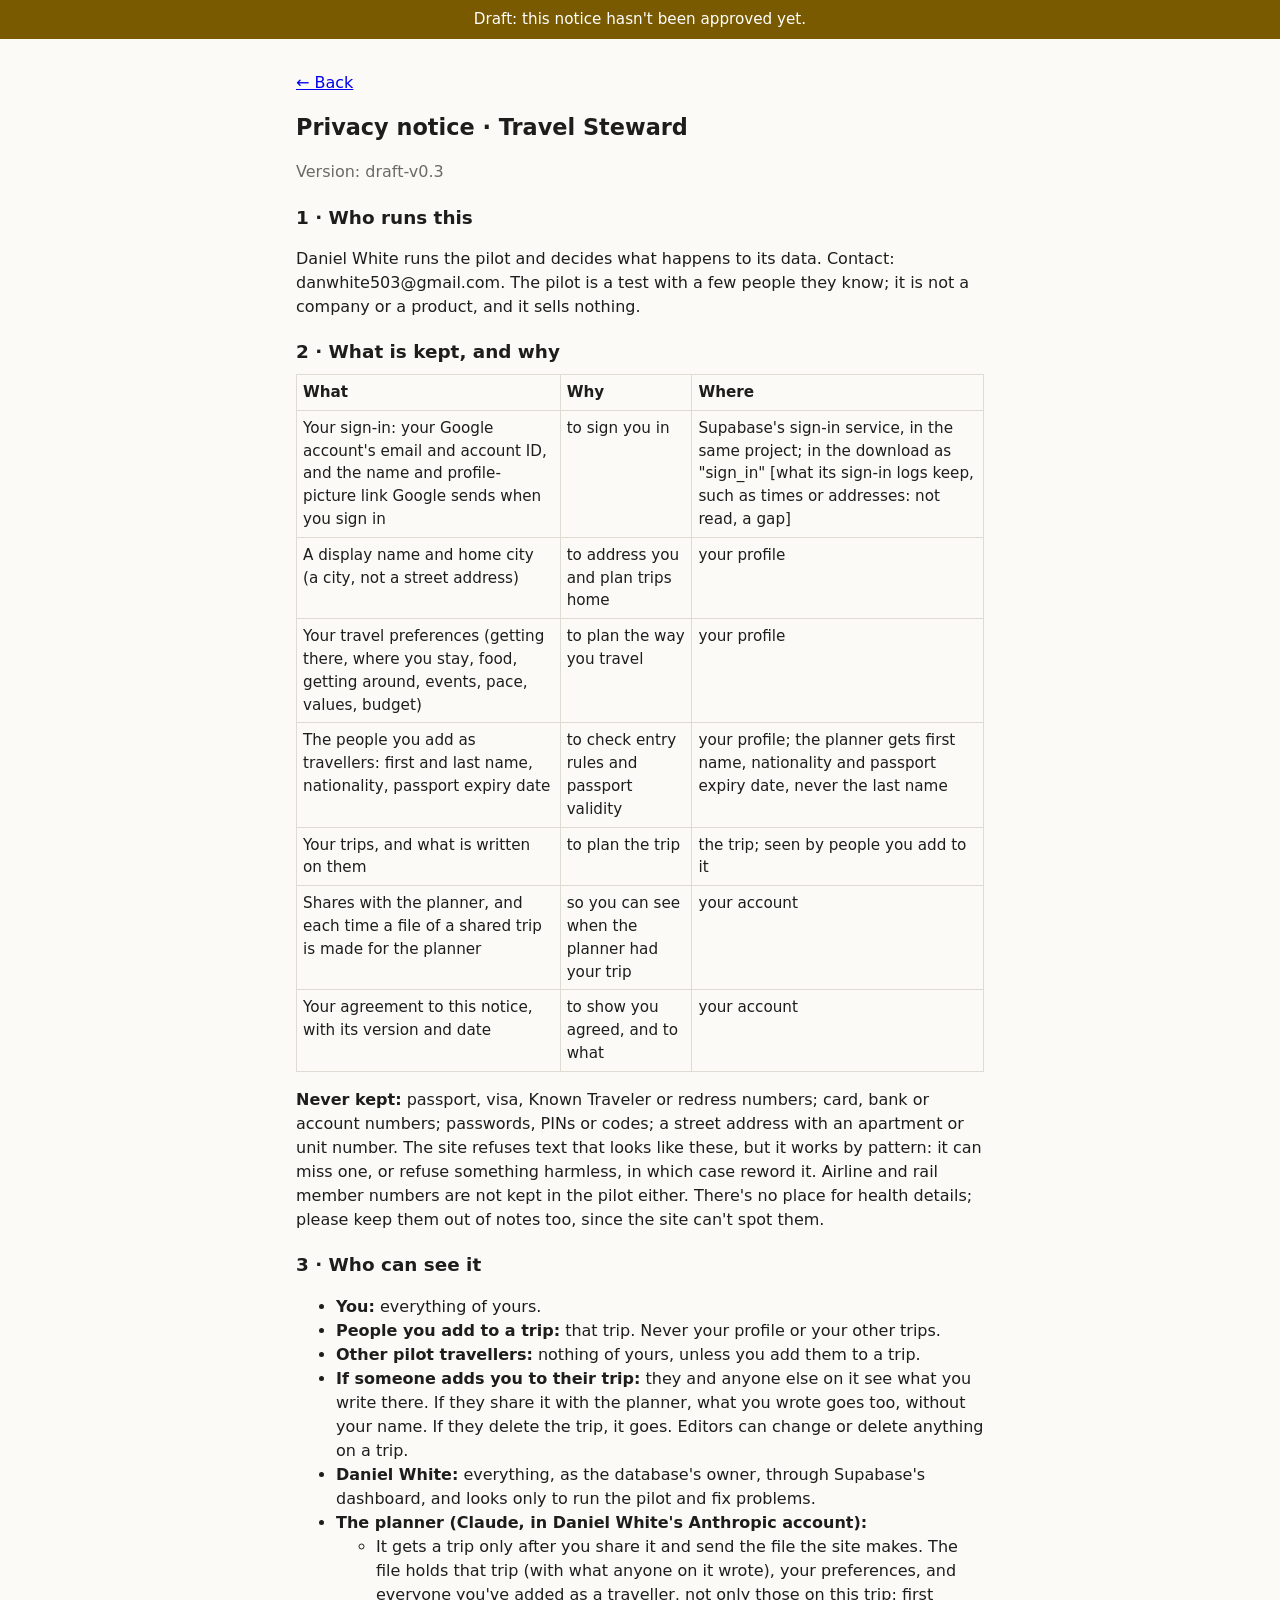
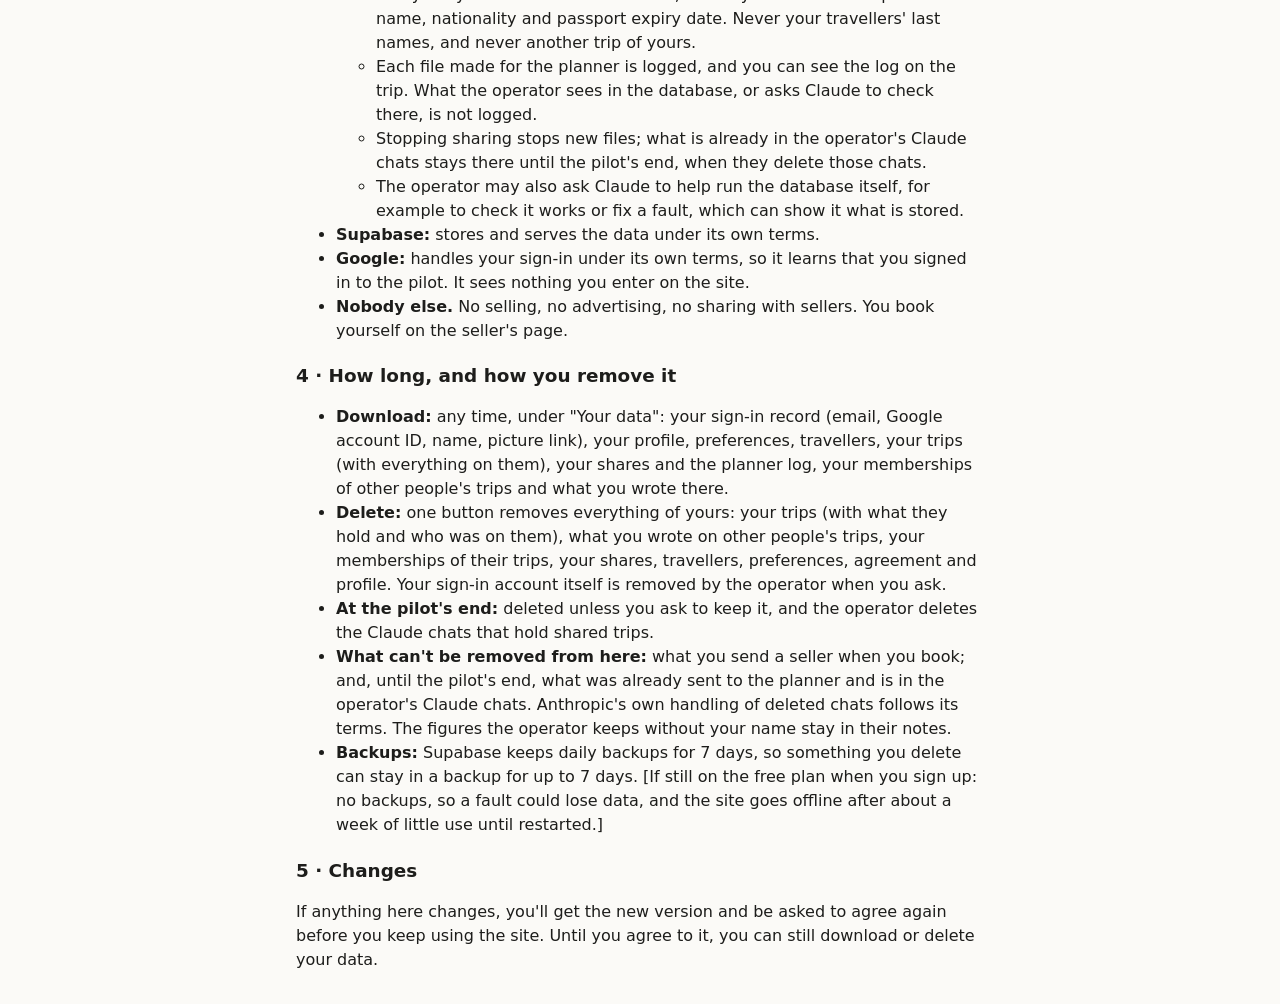
==== notice.html @ 811fdca8 "Travel Steward pilot page (from trip-planner pilot-web @ pilot-go-live-kit 3499d9a, tests excluded) " ====
<!doctype html>
<html lang="en">
<head>
<meta charset="utf-8">
<meta name="viewport" content="width=device-width,initial-scale=1">
<meta http-equiv="Content-Security-Policy" content="default-src 'self'; script-src 'self'; style-src 'self'; base-uri 'none'; form-action 'none'">
<title>Privacy notice</title>
<link rel="stylesheet" href="style.css">
<script src="config.js"></script>
<script src="notice.js" defer></script>
</head>
<body>
<div id="draft-banner" class="banner" hidden>Draft: this notice hasn't been approved yet.</div>
<main class="notice">
<p><a href="index.html">← Back</a></p>
<h1>Privacy notice · <span data-cfg="PILOT_NAME">Trip pilot</span></h1>
<p class="muted">Version: <span id="ver"></span></p>

<h2>1 · Who runs this</h2>
<p><span data-cfg="OPERATOR_NAME">The operator</span> runs the pilot and decides what happens to its data. Contact: <span data-cfg="CONTACT"></span>. The pilot is a test with a few people they know; it is not a company or a product, and it sells nothing.</p>

<h2>2 · What is kept, and why</h2>
<div class="scroll"><table>
<tr><th>What</th><th>Why</th><th>Where</th></tr>
<tr><td>Your sign-in: your Google account's email and account ID, and the name and profile-picture link Google sends when you sign in</td><td>to sign you in</td><td>Supabase's sign-in service, in the same project; in the download as "sign_in" [what its sign-in logs keep, such as times or addresses: not read, a gap]</td></tr>
<tr><td>A display name and home city (a city, not a street address)</td><td>to address you and plan trips home</td><td>your profile</td></tr>
<tr><td>Your travel preferences (getting there, where you stay, food, getting around, events, pace, values, budget)</td><td>to plan the way you travel</td><td>your profile</td></tr>
<tr><td>The people you add as travellers: first and last name, nationality, passport expiry date</td><td>to check entry rules and passport validity</td><td>your profile; the planner gets first name, nationality and passport expiry date, never the last name</td></tr>
<tr><td>Your trips, and what is written on them</td><td>to plan the trip</td><td>the trip; seen by people you add to it</td></tr>
<tr><td>Shares with the planner, and each time a file of a shared trip is made for the planner</td><td>so you can see when the planner had your trip</td><td>your account</td></tr>
<tr><td>Your agreement to this notice, with its version and date</td><td>to show you agreed, and to what</td><td>your account</td></tr>
</table></div>
<p><strong>Never kept:</strong> passport, visa, Known Traveler or redress numbers; card, bank or account numbers; passwords, PINs or codes; a street address with an apartment or unit number. The site refuses text that looks like these, but it works by pattern: it can miss one, or refuse something harmless, in which case reword it. Airline and rail member numbers are not kept in the pilot either. There's no place for health details; please keep them out of notes too, since the site can't spot them.</p>

<h2>3 · Who can see it</h2>
<ul>
<li><strong>You:</strong> everything of yours.</li>
<li><strong>People you add to a trip:</strong> that trip. Never your profile or your other trips.</li>
<li><strong>Other pilot travellers:</strong> nothing of yours, unless you add them to a trip.</li>
<li><strong>If someone adds you to their trip:</strong> they and anyone else on it see what you write there. If they share it with the planner, what you wrote goes too, without your name. If they delete the trip, it goes. Editors can change or delete anything on a trip.</li>
<li><strong><span data-cfg="OPERATOR_NAME">The operator</span>:</strong> everything, as the database's owner, through Supabase's dashboard, and looks only to run the pilot and fix problems.</li>
<li><strong>The planner (Claude, in <span data-cfg="OPERATOR_NAME">the operator</span>'s Anthropic account):</strong>
<ul>
<li>It gets a trip only after you share it and send the file the site makes. The file holds that trip (with what anyone on it wrote), your preferences, and everyone you've added as a traveller, not only those on this trip: first name, nationality and passport expiry date. Never your travellers' last names, and never another trip of yours.</li>
<li>Each file made for the planner is logged, and you can see the log on the trip. What the operator sees in the database, or asks Claude to check there, is not logged.</li>
<li>Stopping sharing stops new files; what is already in the operator's Claude chats stays there until the pilot's end, when they delete those chats.</li>
<li>The operator may also ask Claude to help run the database itself, for example to check it works or fix a fault, which can show it what is stored.</li>
</ul></li>
<li><strong>Supabase:</strong> stores and serves the data under its own terms.</li>
<li><strong>Google:</strong> handles your sign-in under its own terms, so it learns that you signed in to the pilot. It sees nothing you enter on the site.</li>
<li><strong>Nobody else.</strong> No selling, no advertising, no sharing with sellers. You book yourself on the seller's page.</li>
</ul>

<h2>4 · How long, and how you remove it</h2>
<ul>
<li><strong>Download:</strong> any time, under "Your data": your sign-in record (email, Google account ID, name, picture link), your profile, preferences, travellers, your trips (with everything on them), your shares and the planner log, your memberships of other people's trips and what you wrote there.</li>
<li><strong>Delete:</strong> one button removes everything of yours: your trips (with what they hold and who was on them), what you wrote on other people's trips, your memberships of their trips, your shares, travellers, preferences, agreement and profile. Your sign-in account itself is removed by the operator when you ask.</li>
<li><strong>At the pilot's end:</strong> deleted unless you ask to keep it, and the operator deletes the Claude chats that hold shared trips.</li>
<li><strong>What can't be removed from here:</strong> what you send a seller when you book; and, until the pilot's end, what was already sent to the planner and is in the operator's Claude chats. Anthropic's own handling of deleted chats follows its terms. The figures the operator keeps without your name stay in their notes.</li>
<li><strong>Backups:</strong> Supabase keeps daily backups for 7 days, so something you delete can stay in a backup for up to 7 days. [If still on the free plan when you sign up: no backups, so a fault could lose data, and the site goes offline after about a week of little use until restarted.]</li>
</ul>

<h2>5 · Changes</h2>
<p>If anything here changes, you'll get the new version and be asked to agree again before you keep using the site. Until you agree to it, you can still download or delete your data.</p>
</main>
</body>
</html>
---- style.css ----
:root{--bg:#fbfaf7;--fg:#1d1d1b;--muted:#6b6a64;--line:#dedbd2;--accent:#2f5d50;--bad:#9b2c2c;--ok:#2f5d50;--card:#fff}
[hidden]{display:none!important}
@media (prefers-color-scheme:dark){:root{--bg:#161614;--fg:#eceae4;--muted:#a3a198;--line:#34332f;--accent:#8cc4b1;--bad:#f0a3a3;--ok:#8cc4b1;--card:#1f1f1c}}
*{box-sizing:border-box}
body{margin:0;background:var(--bg);color:var(--fg);font:16px/1.5 system-ui,-apple-system,"Segoe UI",sans-serif}
main{max-width:720px;margin:0 auto;padding:16px}
h1{font-size:1.4rem;margin:.2rem 0}h2{font-size:1.15rem;margin:1.2rem 0 .5rem}h3{font-size:1rem;margin:1rem 0 .4rem}h4{font-size:.9rem;margin:.8rem 0 .3rem}
.top{display:flex;justify-content:space-between;align-items:baseline;gap:8px;flex-wrap:wrap;border-bottom:1px solid var(--line);padding-bottom:8px}
.muted{color:var(--muted)}.small{font-size:.9rem}
.banner{background:#7a5a00;color:#fff;padding:8px 16px;text-align:center;font-size:.95rem}
.flash{padding:8px 12px;border-radius:6px;border:1px solid var(--line);background:var(--card)}
.flash.bad{border-color:var(--bad);color:var(--bad)}.flash.ok{border-color:var(--ok)}
.consent li{margin:.4rem 0}
.check{display:flex;gap:8px;align-items:flex-start;margin:.5rem 0}
.check input{margin-top:.3rem}
.field{display:flex;flex-direction:column;gap:4px;margin:.4rem 0;flex:1;min-width:0}
input,textarea{font:inherit;color:inherit;background:var(--card);border:1px solid var(--line);border-radius:6px;padding:8px;width:100%}
button{font:inherit;cursor:pointer;background:var(--accent);color:var(--bg);border:0;border-radius:6px;padding:8px 14px}
button:disabled{opacity:.5;cursor:not-allowed}
button.secondary{background:transparent;color:var(--fg);border:1px solid var(--line)}
button.danger{background:var(--bad);color:var(--bg)}
button.link{background:none;color:var(--accent);padding:0;text-decoration:underline}
.row{display:flex;gap:8px;flex-wrap:wrap;align-items:flex-end}
.stack{display:flex;flex-direction:column;gap:6px;margin:.8rem 0}
.list{list-style:none;padding:0;margin:.3rem 0}.list li{padding:6px 0;border-bottom:1px solid var(--line);overflow-wrap:anywhere}
.tag{font-size:.75rem;border:1px solid var(--line);border-radius:4px;padding:0 4px;color:var(--muted)}
.tabs{display:flex;gap:4px;flex-wrap:wrap;margin:12px 0;border-bottom:1px solid var(--line)}
.tabs button{background:none;color:var(--muted);border-radius:0;padding:8px 10px}
.tabs button[aria-selected=true]{color:var(--fg);border-bottom:2px solid var(--accent)}
.confirm{position:fixed;inset:0;background:rgba(0,0,0,.45);display:flex;align-items:center;justify-content:center;padding:16px}
.confirm[hidden]{display:none}
.confirm-box{background:var(--card);border-radius:8px;padding:16px;max-width:420px;width:100%}
.notice table{border-collapse:collapse;width:100%;font-size:.95rem}.notice td,.notice th{border:1px solid var(--line);padding:6px;vertical-align:top;text-align:left}
.notice .scroll{overflow-x:auto}
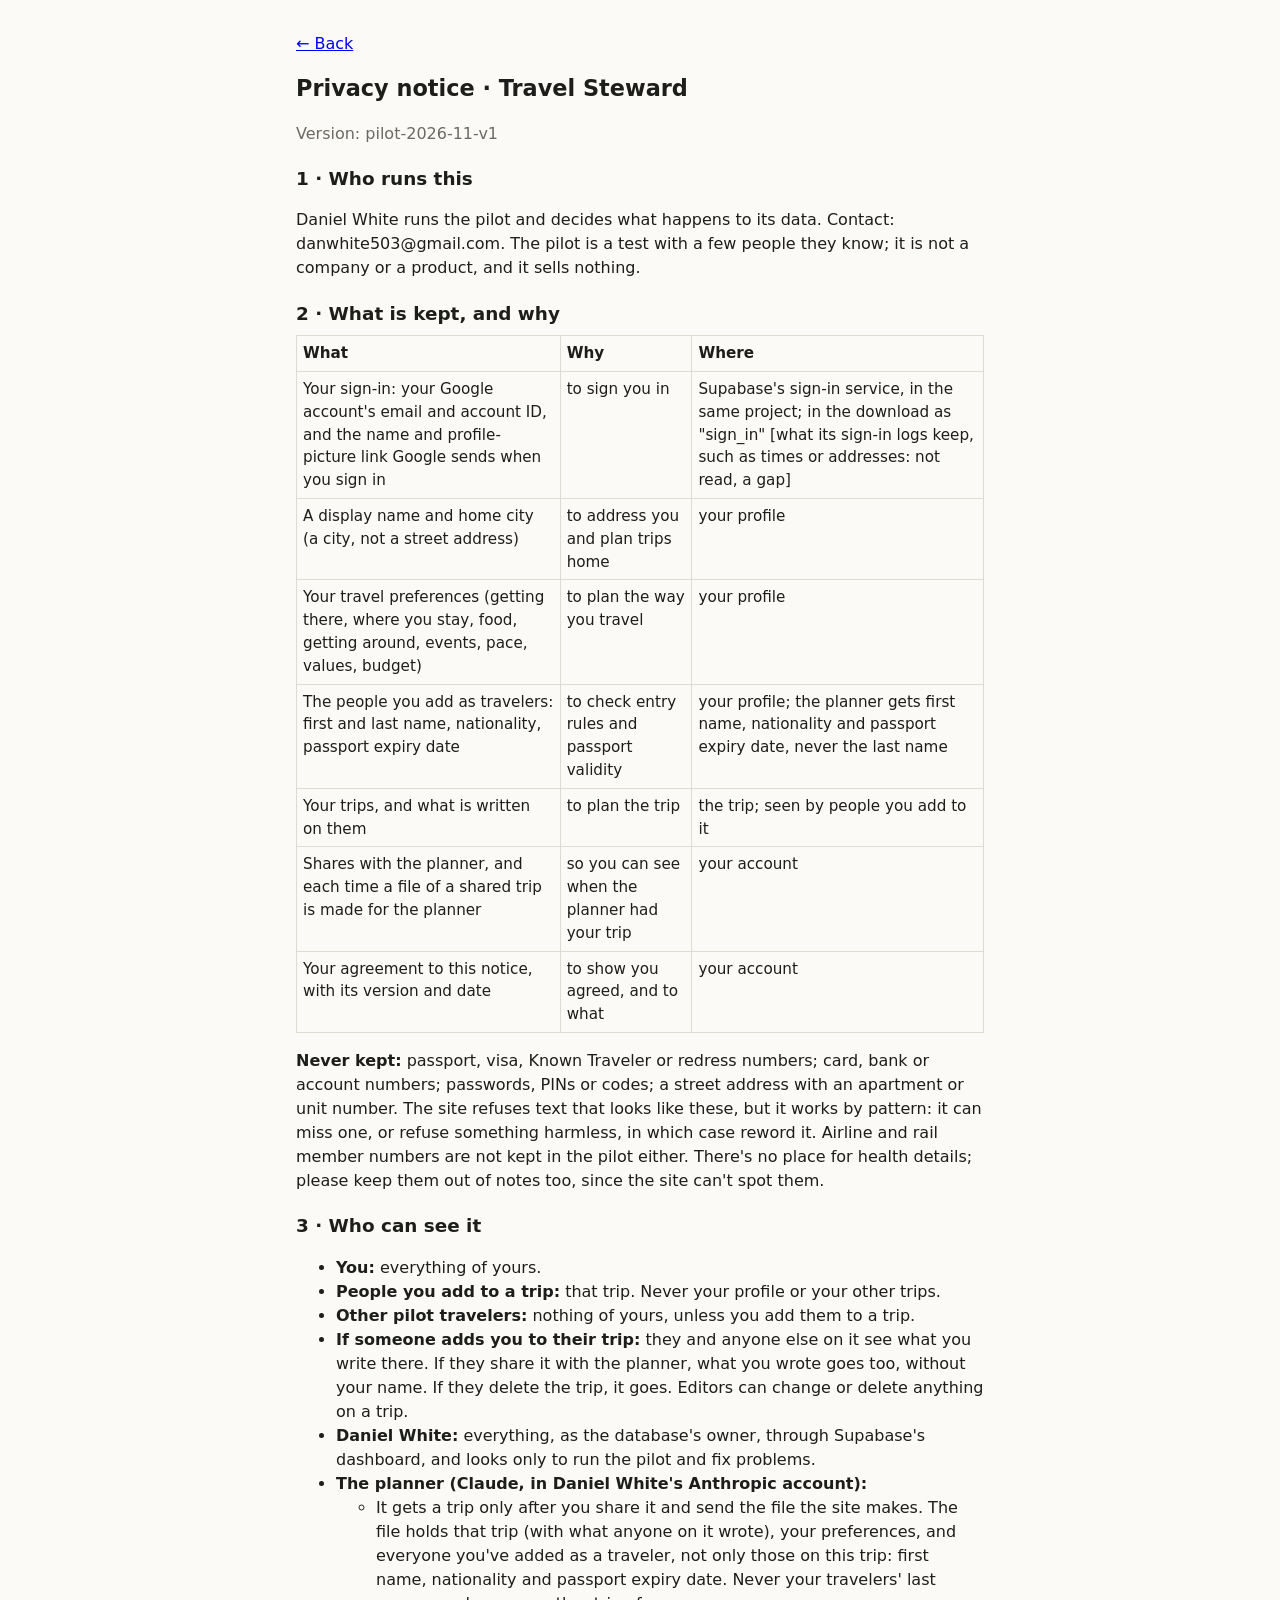
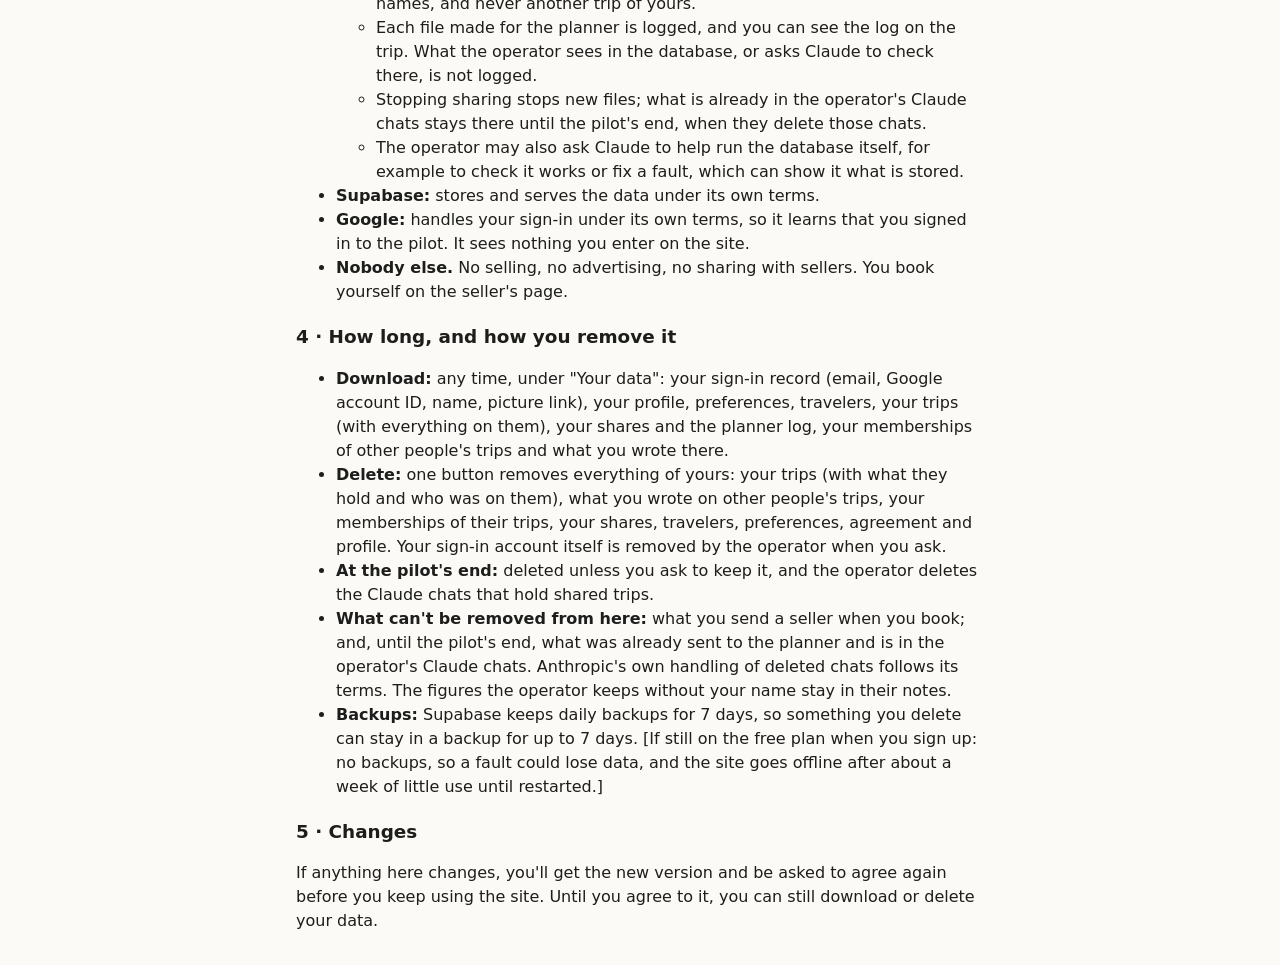
==== commit 612c6d0b: "US English on everything people see Co-Authored-By: Claude Opus 5.5 <noreply@anthropic.com> Claude-S" ====
--- a/notice.html
+++ b/notice.html
@@ -25,7 +25,7 @@
 <tr><td>Your sign-in: your Google account's email and account ID, and the name and profile-picture link Google sends when you sign in</td><td>to sign you in</td><td>Supabase's sign-in service, in the same project; in the download as "sign_in" [what its sign-in logs keep, such as times or addresses: not read, a gap]</td></tr>
 <tr><td>A display name and home city (a city, not a street address)</td><td>to address you and plan trips home</td><td>your profile</td></tr>
 <tr><td>Your travel preferences (getting there, where you stay, food, getting around, events, pace, values, budget)</td><td>to plan the way you travel</td><td>your profile</td></tr>
-<tr><td>The people you add as travellers: first and last name, nationality, passport expiry date</td><td>to check entry rules and passport validity</td><td>your profile; the planner gets first name, nationality and passport expiry date, never the last name</td></tr>
+<tr><td>The people you add as travelers: first and last name, nationality, passport expiry date</td><td>to check entry rules and passport validity</td><td>your profile; the planner gets first name, nationality and passport expiry date, never the last name</td></tr>
 <tr><td>Your trips, and what is written on them</td><td>to plan the trip</td><td>the trip; seen by people you add to it</td></tr>
 <tr><td>Shares with the planner, and each time a file of a shared trip is made for the planner</td><td>so you can see when the planner had your trip</td><td>your account</td></tr>
 <tr><td>Your agreement to this notice, with its version and date</td><td>to show you agreed, and to what</td><td>your account</td></tr>
@@ -36,12 +36,12 @@
 <ul>
 <li><strong>You:</strong> everything of yours.</li>
 <li><strong>People you add to a trip:</strong> that trip. Never your profile or your other trips.</li>
-<li><strong>Other pilot travellers:</strong> nothing of yours, unless you add them to a trip.</li>
+<li><strong>Other pilot travelers:</strong> nothing of yours, unless you add them to a trip.</li>
 <li><strong>If someone adds you to their trip:</strong> they and anyone else on it see what you write there. If they share it with the planner, what you wrote goes too, without your name. If they delete the trip, it goes. Editors can change or delete anything on a trip.</li>
 <li><strong><span data-cfg="OPERATOR_NAME">The operator</span>:</strong> everything, as the database's owner, through Supabase's dashboard, and looks only to run the pilot and fix problems.</li>
 <li><strong>The planner (Claude, in <span data-cfg="OPERATOR_NAME">the operator</span>'s Anthropic account):</strong>
 <ul>
-<li>It gets a trip only after you share it and send the file the site makes. The file holds that trip (with what anyone on it wrote), your preferences, and everyone you've added as a traveller, not only those on this trip: first name, nationality and passport expiry date. Never your travellers' last names, and never another trip of yours.</li>
+<li>It gets a trip only after you share it and send the file the site makes. The file holds that trip (with what anyone on it wrote), your preferences, and everyone you've added as a traveler, not only those on this trip: first name, nationality and passport expiry date. Never your travelers' last names, and never another trip of yours.</li>
 <li>Each file made for the planner is logged, and you can see the log on the trip. What the operator sees in the database, or asks Claude to check there, is not logged.</li>
 <li>Stopping sharing stops new files; what is already in the operator's Claude chats stays there until the pilot's end, when they delete those chats.</li>
 <li>The operator may also ask Claude to help run the database itself, for example to check it works or fix a fault, which can show it what is stored.</li>
@@ -53,8 +53,8 @@
 
 <h2>4 · How long, and how you remove it</h2>
 <ul>
-<li><strong>Download:</strong> any time, under "Your data": your sign-in record (email, Google account ID, name, picture link), your profile, preferences, travellers, your trips (with everything on them), your shares and the planner log, your memberships of other people's trips and what you wrote there.</li>
-<li><strong>Delete:</strong> one button removes everything of yours: your trips (with what they hold and who was on them), what you wrote on other people's trips, your memberships of their trips, your shares, travellers, preferences, agreement and profile. Your sign-in account itself is removed by the operator when you ask.</li>
+<li><strong>Download:</strong> any time, under "Your data": your sign-in record (email, Google account ID, name, picture link), your profile, preferences, travelers, your trips (with everything on them), your shares and the planner log, your memberships of other people's trips and what you wrote there.</li>
+<li><strong>Delete:</strong> one button removes everything of yours: your trips (with what they hold and who was on them), what you wrote on other people's trips, your memberships of their trips, your shares, travelers, preferences, agreement and profile. Your sign-in account itself is removed by the operator when you ask.</li>
 <li><strong>At the pilot's end:</strong> deleted unless you ask to keep it, and the operator deletes the Claude chats that hold shared trips.</li>
 <li><strong>What can't be removed from here:</strong> what you send a seller when you book; and, until the pilot's end, what was already sent to the planner and is in the operator's Claude chats. Anthropic's own handling of deleted chats follows its terms. The figures the operator keeps without your name stay in their notes.</li>
 <li><strong>Backups:</strong> Supabase keeps daily backups for 7 days, so something you delete can stay in a backup for up to 7 days. [If still on the free plan when you sign up: no backups, so a fault could lose data, and the site goes offline after about a week of little use until restarted.]</li>
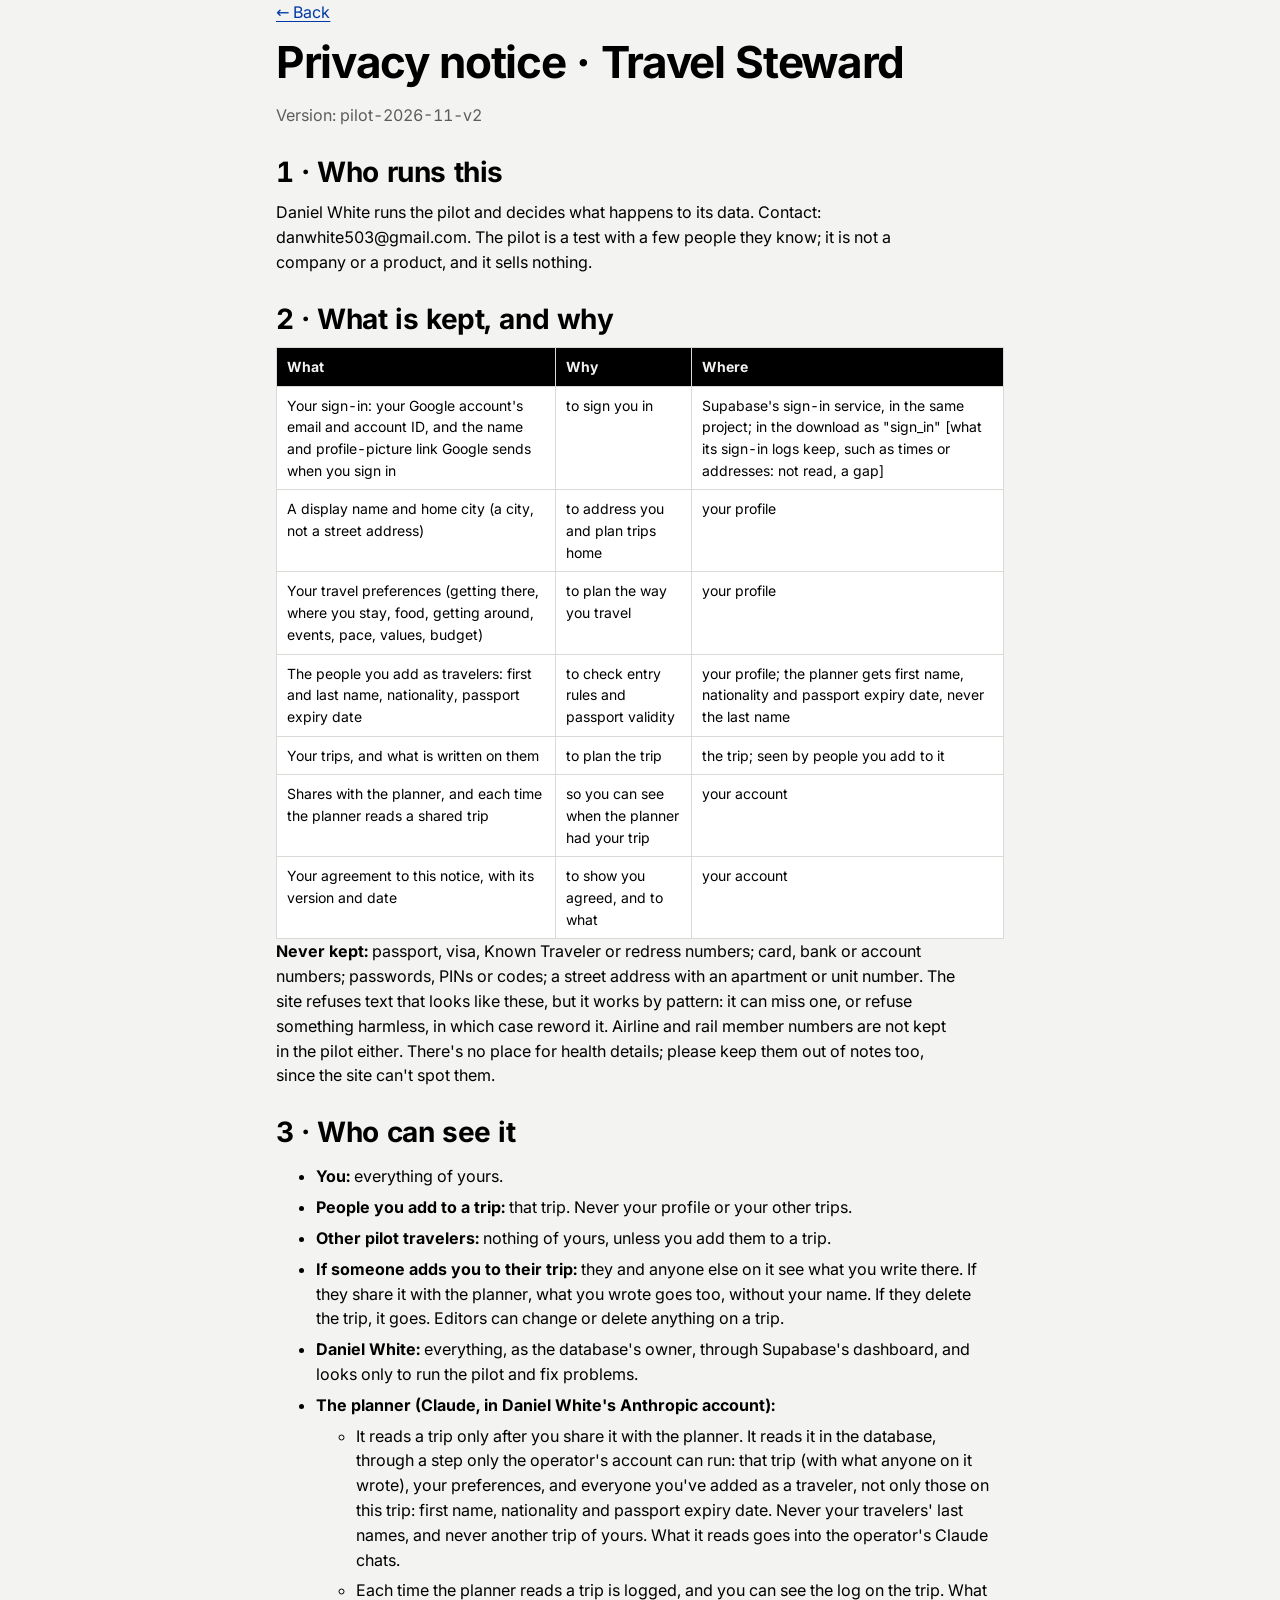
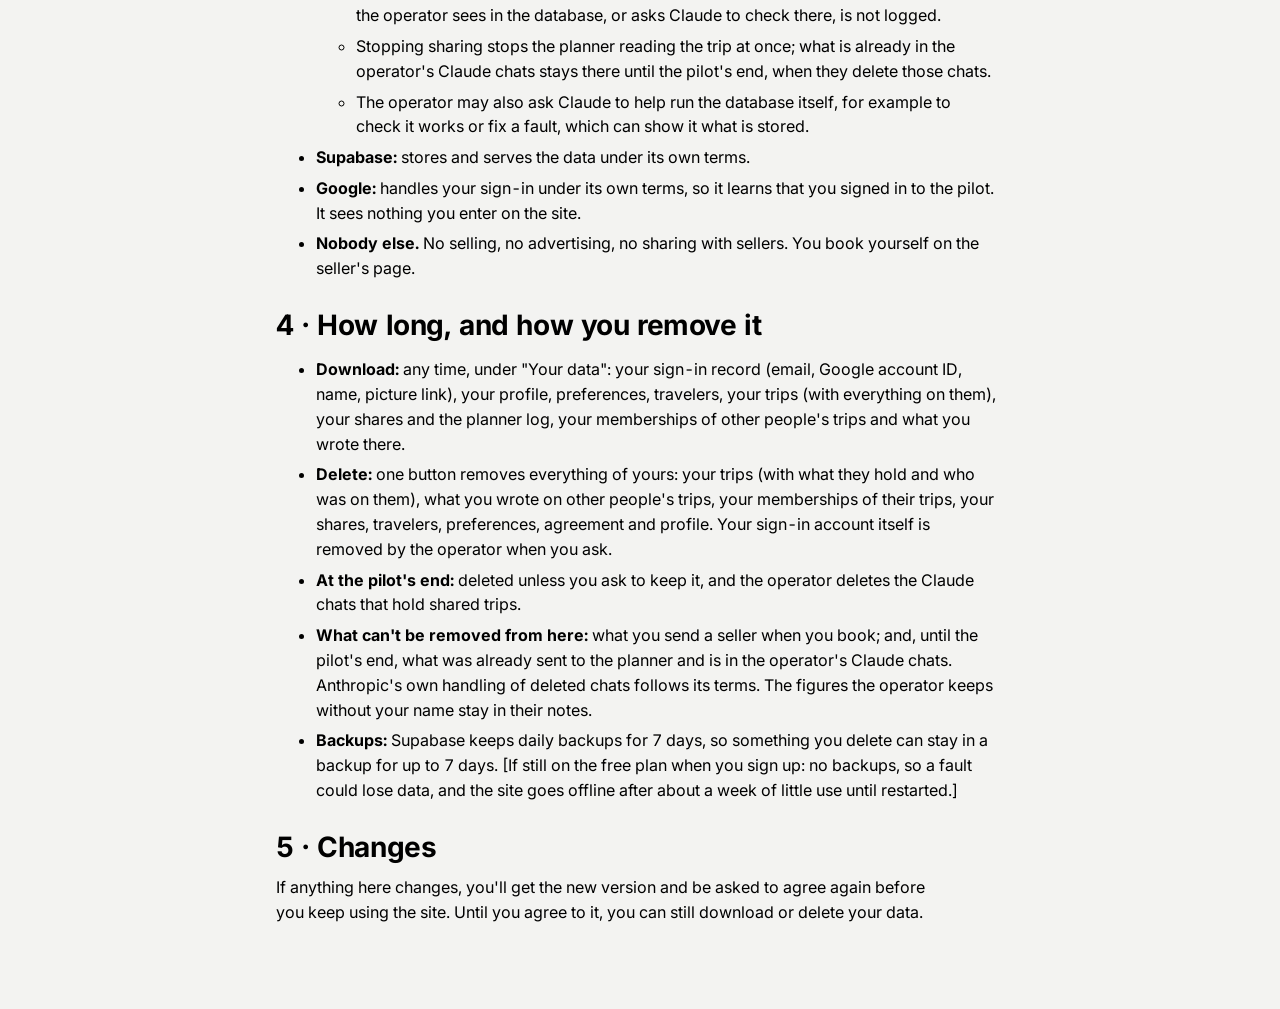
==== commit 2d3df8e8: "The planner reads shared trips here: no file to download (D-553); notice v2 Co-Authored-By: Claude O" ====
--- a/notice.html
+++ b/notice.html
@@ -27,7 +27,7 @@
 <tr><td>Your travel preferences (getting there, where you stay, food, getting around, events, pace, values, budget)</td><td>to plan the way you travel</td><td>your profile</td></tr>
 <tr><td>The people you add as travelers: first and last name, nationality, passport expiry date</td><td>to check entry rules and passport validity</td><td>your profile; the planner gets first name, nationality and passport expiry date, never the last name</td></tr>
 <tr><td>Your trips, and what is written on them</td><td>to plan the trip</td><td>the trip; seen by people you add to it</td></tr>
-<tr><td>Shares with the planner, and each time a file of a shared trip is made for the planner</td><td>so you can see when the planner had your trip</td><td>your account</td></tr>
+<tr><td>Shares with the planner, and each time the planner reads a shared trip</td><td>so you can see when the planner had your trip</td><td>your account</td></tr>
 <tr><td>Your agreement to this notice, with its version and date</td><td>to show you agreed, and to what</td><td>your account</td></tr>
 </table></div>
 <p><strong>Never kept:</strong> passport, visa, Known Traveler or redress numbers; card, bank or account numbers; passwords, PINs or codes; a street address with an apartment or unit number. The site refuses text that looks like these, but it works by pattern: it can miss one, or refuse something harmless, in which case reword it. Airline and rail member numbers are not kept in the pilot either. There's no place for health details; please keep them out of notes too, since the site can't spot them.</p>
@@ -41,9 +41,9 @@
 <li><strong><span data-cfg="OPERATOR_NAME">The operator</span>:</strong> everything, as the database's owner, through Supabase's dashboard, and looks only to run the pilot and fix problems.</li>
 <li><strong>The planner (Claude, in <span data-cfg="OPERATOR_NAME">the operator</span>'s Anthropic account):</strong>
 <ul>
-<li>It gets a trip only after you share it and send the file the site makes. The file holds that trip (with what anyone on it wrote), your preferences, and everyone you've added as a traveler, not only those on this trip: first name, nationality and passport expiry date. Never your travelers' last names, and never another trip of yours.</li>
-<li>Each file made for the planner is logged, and you can see the log on the trip. What the operator sees in the database, or asks Claude to check there, is not logged.</li>
-<li>Stopping sharing stops new files; what is already in the operator's Claude chats stays there until the pilot's end, when they delete those chats.</li>
+<li>It reads a trip only after you share it with the planner. It reads it in the database, through a step only the operator's account can run: that trip (with what anyone on it wrote), your preferences, and everyone you've added as a traveler, not only those on this trip: first name, nationality and passport expiry date. Never your travelers' last names, and never another trip of yours. What it reads goes into the operator's Claude chats.</li>
+<li>Each time the planner reads a trip is logged, and you can see the log on the trip. What the operator sees in the database, or asks Claude to check there, is not logged.</li>
+<li>Stopping sharing stops the planner reading the trip at once; what is already in the operator's Claude chats stays there until the pilot's end, when they delete those chats.</li>
 <li>The operator may also ask Claude to help run the database itself, for example to check it works or fix a fault, which can show it what is stored.</li>
 </ul></li>
 <li><strong>Supabase:</strong> stores and serves the data under its own terms.</li>
--- a/style.css
+++ b/style.css
@@ -1,34 +1,392 @@
-:root{--bg:#fbfaf7;--fg:#1d1d1b;--muted:#6b6a64;--line:#dedbd2;--accent:#2f5d50;--bad:#9b2c2c;--ok:#2f5d50;--card:#fff}
+/* Travel Steward pilot.
+   Two registers. Everyday parts read like a subway map and its station signs: a black sign band,
+   white ground, colored line bullets, a neo-grotesque (Inter). Trips, which are intercity journeys,
+   read like high-speed rail tickets and departure boards: a condensed face (Barlow Condensed), a
+   livery stripe cut at 45 degrees, and one of four livery palettes taken from European and Japanese
+   high-speed rail (colors only; no operator's marks or names). Fonts: OFL, self-hosted under fonts/. */
+@font-face{font-family:"Inter";src:url(fonts/inter-latin-400-normal.woff2) format("woff2");font-weight:400;font-display:swap}
+@font-face{font-family:"Inter";src:url(fonts/inter-latin-500-normal.woff2) format("woff2");font-weight:500;font-display:swap}
+@font-face{font-family:"Inter";src:url(fonts/inter-latin-700-normal.woff2) format("woff2");font-weight:700;font-display:swap}
+@font-face{font-family:"Barlow Condensed";src:url(fonts/barlow-condensed-latin-500-normal.woff2) format("woff2");font-weight:500;font-display:swap}
+@font-face{font-family:"Barlow Condensed";src:url(fonts/barlow-condensed-latin-600-normal.woff2) format("woff2");font-weight:600;font-display:swap}
+@font-face{font-family:"Barlow Condensed";src:url(fonts/barlow-condensed-latin-700-normal.woff2) format("woff2");font-weight:700;font-display:swap}
+
+:root{
+  /* subway: ground, ink, sign band */
+  --bg:#f3f3f1;--surface:#fff;--ink:#000;--muted:#5c5c5c;--rule:#d9d9d6;--sign:#000;--sign-ink:#fff;
+  /* subway line colors */
+  --red:#ee352e;--orange:#ff6319;--yellow:#fccc0a;--green:#00933c;--blue:#0039a6;--purple:#b933ad;--gray:#808183;
+  --danger:#c4161c;--on-danger:#fff;--focus:#fccc0a;
+  /* intercity liveries */
+  --it-a:#c8102e;--it-b:#5f6062;--it-ground:#fff;
+  --jp-a:#1f4e96;--jp-b:#1f4e96;--jp-ground:#fff;
+  --es-a:#5b2d86;--es-b:#a7a9ac;--es-ground:#fff;
+  --fr-a:#0e2240;--fr-b:#d1003f;--fr-ground:#fff;
+  --sans:"Inter",system-ui,-apple-system,"Helvetica Neue",Helvetica,Arial,sans-serif;
+  --board:"Barlow Condensed","Arial Narrow",sans-serif;
+  --step--1:.875rem;--step-0:1rem;--step-1:1.25rem;--step-2:1.75rem;--step-3:2.75rem;
+  color-scheme:light;
+}
+@media (prefers-color-scheme:dark){:root:not([data-theme="light"]){
+  --bg:#000;--surface:#141414;--ink:#fff;--muted:#a6a6a6;--rule:#2e2e2e;--sign:#000;--sign-ink:#fff;--danger:#ff6b6b;--on-danger:#000;
+  --it-ground:#1a1a1a;--jp-ground:#1a1a1a;--es-ground:#1a1a1a;--fr-ground:#1a1a1a;--jp-a:#6c9be0;--fr-a:#7f96c4;--es-a:#a77fd0;
+  color-scheme:dark}}
+:root[data-theme="dark"]{
+  --bg:#000;--surface:#141414;--ink:#fff;--muted:#a6a6a6;--rule:#2e2e2e;--danger:#ff6b6b;--on-danger:#000;
+  --it-ground:#1a1a1a;--jp-ground:#1a1a1a;--es-ground:#1a1a1a;--fr-ground:#1a1a1a;--jp-a:#6c9be0;--fr-a:#7f96c4;--es-a:#a77fd0;color-scheme:dark}
+
 [hidden]{display:none!important}
-@media (prefers-color-scheme:dark){:root{--bg:#161614;--fg:#eceae4;--muted:#a3a198;--line:#34332f;--accent:#8cc4b1;--bad:#f0a3a3;--ok:#8cc4b1;--card:#1f1f1c}}
 *{box-sizing:border-box}
-body{margin:0;background:var(--bg);color:var(--fg);font:16px/1.5 system-ui,-apple-system,"Segoe UI",sans-serif}
-main{max-width:720px;margin:0 auto;padding:16px}
-h1{font-size:1.4rem;margin:.2rem 0}h2{font-size:1.15rem;margin:1.2rem 0 .5rem}h3{font-size:1rem;margin:1rem 0 .4rem}h4{font-size:.9rem;margin:.8rem 0 .3rem}
-.top{display:flex;justify-content:space-between;align-items:baseline;gap:8px;flex-wrap:wrap;border-bottom:1px solid var(--line);padding-bottom:8px}
-.muted{color:var(--muted)}.small{font-size:.9rem}
-.banner{background:#7a5a00;color:#fff;padding:8px 16px;text-align:center;font-size:.95rem}
-.flash{padding:8px 12px;border-radius:6px;border:1px solid var(--line);background:var(--card)}
-.flash.bad{border-color:var(--bad);color:var(--bad)}.flash.ok{border-color:var(--ok)}
-.consent li{margin:.4rem 0}
-.check{display:flex;gap:8px;align-items:flex-start;margin:.5rem 0}
-.check input{margin-top:.3rem}
-.field{display:flex;flex-direction:column;gap:4px;margin:.4rem 0;flex:1;min-width:0}
-input,textarea{font:inherit;color:inherit;background:var(--card);border:1px solid var(--line);border-radius:6px;padding:8px;width:100%}
-button{font:inherit;cursor:pointer;background:var(--accent);color:var(--bg);border:0;border-radius:6px;padding:8px 14px}
-button:disabled{opacity:.5;cursor:not-allowed}
-button.secondary{background:transparent;color:var(--fg);border:1px solid var(--line)}
-button.danger{background:var(--bad);color:var(--bg)}
-button.link{background:none;color:var(--accent);padding:0;text-decoration:underline}
-.row{display:flex;gap:8px;flex-wrap:wrap;align-items:flex-end}
-.stack{display:flex;flex-direction:column;gap:6px;margin:.8rem 0}
-.list{list-style:none;padding:0;margin:.3rem 0}.list li{padding:6px 0;border-bottom:1px solid var(--line);overflow-wrap:anywhere}
-.tag{font-size:.75rem;border:1px solid var(--line);border-radius:4px;padding:0 4px;color:var(--muted)}
-.tabs{display:flex;gap:4px;flex-wrap:wrap;margin:12px 0;border-bottom:1px solid var(--line)}
-.tabs button{background:none;color:var(--muted);border-radius:0;padding:8px 10px}
-.tabs button[aria-selected=true]{color:var(--fg);border-bottom:2px solid var(--accent)}
-.confirm{position:fixed;inset:0;background:rgba(0,0,0,.45);display:flex;align-items:center;justify-content:center;padding:16px}
-.confirm[hidden]{display:none}
-.confirm-box{background:var(--card);border-radius:8px;padding:16px;max-width:420px;width:100%}
-.notice table{border-collapse:collapse;width:100%;font-size:.95rem}.notice td,.notice th{border:1px solid var(--line);padding:6px;vertical-align:top;text-align:left}
+html{-webkit-text-size-adjust:100%}
+body{margin:0;background:var(--bg);color:var(--ink);font:400 var(--step-0)/1.55 var(--sans);font-feature-settings:"tnum" 1,"cv11" 1}
+main{max-width:760px;margin:0 auto;padding:0 16px 72px}
+a{color:var(--blue);text-underline-offset:.18em}
+@media (prefers-color-scheme:dark){:root:not([data-theme="light"]) a{color:#7ea6ff}}
+:focus-visible{outline:3px solid var(--focus);outline-offset:2px}
+
+h1,h2,h3,h4{font-weight:700;line-height:1.15;letter-spacing:-.015em;margin:0}
+h2{font-size:var(--step-2);margin:28px 0 12px}
+h3{font-size:var(--step-1);margin:24px 0 8px}
+h4{font-size:var(--step-0);margin:20px 0 6px}
+p{margin:0 0 12px;max-width:68ch}
+.muted{color:var(--muted)}.small{font-size:var(--step--1)}
+
+/* ---------- the sign band: white type on black, line bullets ---------- */
+.sign{background:var(--sign);color:var(--sign-ink);border-bottom:6px solid var(--sign)}
+.sign::after{content:"";display:block;height:4px;background:linear-gradient(90deg,var(--red) 0 20%,var(--orange) 20% 40%,var(--yellow) 40% 60%,var(--green) 60% 80%,var(--blue) 80%)}
+.sign-inner{max-width:760px;margin:0 auto;padding:14px 16px;display:flex;justify-content:space-between;align-items:center;gap:12px;flex-wrap:wrap}
+.brand{display:flex;align-items:center;gap:8px;min-width:0}
+.brand h1{font-size:var(--step-1);font-weight:500;letter-spacing:-.01em;margin-left:6px}
+.bullet{display:inline-grid;place-items:center;width:28px;height:28px;border-radius:50%;font:700 15px/1 var(--sans);color:#fff;flex:none}
+.b-red{background:var(--red)}.b-blue{background:var(--blue)}.b-yellow{background:var(--yellow);color:#000}
+.pilot-tag{font-size:.75rem;font-weight:500;border:1px solid #fff;border-radius:3px;padding:1px 6px;opacity:.85}
+#who{font-size:var(--step--1);opacity:.8;overflow-wrap:anywhere}
+.who-wrap{display:flex;align-items:center;gap:10px;min-width:0}
+.mini-badge{width:32px;height:32px;flex:none;border-radius:50%;box-shadow:0 0 0 2px #fff}
+.mini-badge svg,.badge svg{display:block;width:100%;height:100%}
+
+/* ---------- traveler badge on the You tab ---------- */
+.badge-wrap{display:grid;grid-template-columns:200px 1fr;gap:24px;align-items:start;margin-bottom:16px}
+.badge{width:200px;height:200px;border-radius:50%;box-shadow:0 0 0 6px var(--surface),0 0 0 10px var(--ink)}
+.badge-controls h3{margin-top:0}
+.choice{border:0;padding:0;margin:8px 0 12px;display:flex;flex-wrap:wrap;gap:6px 16px}
+.choice legend{font-weight:500;font-size:var(--step--1);margin-bottom:6px;padding:0}
+.choice label{display:flex;align-items:center;gap:6px;cursor:pointer}
+.choice input{accent-color:var(--ink);width:18px;height:18px;margin:0}
+.swatches label{position:relative}
+.swatches input{position:absolute;opacity:0;width:30px;height:30px;margin:0;cursor:pointer}
+.sw{display:block;width:30px;height:30px;border-radius:50%;border:2px solid var(--rule)}
+.swatches input:checked + .sw{box-shadow:0 0 0 3px var(--surface),0 0 0 5px var(--ink)}
+.swatches input:focus-visible + .sw{outline:3px solid var(--focus);outline-offset:4px}
+.sk0{background:#f6d7c3}.sk1{background:#e8b48f}.sk2{background:#c98b5c}.sk3{background:#8d5a3b}.sk4{background:#5a3825}
+.sr{position:absolute;width:1px;height:1px;overflow:hidden;clip:rect(0 0 0 0);white-space:nowrap}
+select{font:400 var(--step-0)/1.4 var(--sans);color:var(--ink);background:var(--surface);border:1px solid var(--rule);border-bottom:2px solid var(--ink);border-radius:2px;padding:9px 10px;width:100%;max-width:280px}
+
+.banner{background:var(--yellow);color:#000;padding:10px 16px;text-align:center;font-size:var(--step--1);font-weight:500}
+
+/* ---------- status line ---------- */
+.flash{margin:16px 0;padding:10px 14px;border-left:6px solid var(--green);background:var(--surface);max-width:none}
+.flash.bad{border-left-color:var(--danger)}
+.flash.bad::before{content:"Not done: ";font-weight:700;color:var(--danger)}
+
+/* ---------- forms ---------- */
+.field{display:flex;flex-direction:column;gap:6px;margin:6px 0;flex:1;min-width:0;font-weight:500;font-size:var(--step--1)}
+input,textarea{font:400 var(--step-0)/1.4 var(--sans);color:var(--ink);background:var(--surface);border:1px solid var(--rule);border-bottom:2px solid var(--ink);border-radius:2px;padding:10px 12px;width:100%}
+input:focus-visible,textarea:focus-visible{outline:3px solid var(--focus);outline-offset:0}
+textarea{resize:vertical}
+.check{display:flex;gap:12px;align-items:flex-start;margin:10px 0;font-weight:400;cursor:pointer;max-width:68ch}
+.check input{width:20px;height:20px;margin:2px 0 0;flex:none;accent-color:var(--ink)}
+.row{display:flex;gap:12px;flex-wrap:wrap;align-items:flex-end}
+.stack{display:flex;flex-direction:column;gap:8px;margin:12px 0}
+.stack > button{align-self:flex-start}
+div[data-panel] > .row{margin:12px 0 16px}
+
+button{font:500 var(--step-0)/1.2 var(--sans);cursor:pointer;background:var(--ink);color:var(--bg);border:2px solid var(--ink);border-radius:3px;padding:10px 18px;min-height:44px}
+button:hover{background:var(--surface);color:var(--ink)}
+button:disabled{opacity:.4;cursor:not-allowed}
+button:disabled:hover{background:var(--ink);color:var(--bg)}
+button.secondary{background:transparent;color:var(--ink);border-color:var(--rule)}
+button.secondary:hover{border-color:var(--ink)}
+button.danger{background:transparent;color:var(--danger);border-color:var(--danger)}
+button.danger:hover{background:var(--danger);color:#fff}
+#confirm-yes.danger{background:var(--danger);color:#fff}
+#confirm-yes.danger:disabled:hover{background:var(--danger)}
+button.link{background:none;border:0;color:var(--ink);padding:0;min-height:0;text-decoration:underline;text-underline-offset:.18em;font-weight:500}
+button.link:hover{background:none;color:var(--ink)}
+
+/* ---------- tabs: one colored line per section, like a map legend ---------- */
+.tabs{display:flex;gap:4px;margin:20px 0 4px;overflow-x:auto;scrollbar-width:none;border-bottom:1px solid var(--rule)}
+.tabs::-webkit-scrollbar{display:none}
+.tabs button{display:flex;align-items:center;gap:8px;background:none;color:var(--muted);border:0;border-bottom:4px solid transparent;border-radius:0;padding:8px 12px 10px 4px;min-height:0;font-weight:500;white-space:nowrap;--c:var(--gray)}
+.tabs button::before{content:"";width:14px;height:14px;border-radius:50%;background:var(--c);flex:none}
+.tabs [data-tab=trips]{--c:var(--red)}.tabs [data-tab=team]{--c:var(--purple)}.tabs [data-tab=profile]{--c:var(--orange)}
+.tabs [data-tab=travellers]{--c:var(--green)}.tabs [data-tab=prefs]{--c:var(--blue)}.tabs [data-tab=data]{--c:var(--gray)}
+.tabs button[aria-selected=true]{color:var(--ink);font-weight:700;border-bottom-color:var(--c)}
+.tabs button:hover{background:none;color:var(--ink)}
+
+/* ---------- panels and lists ---------- */
+.panel{background:var(--surface);border:1px solid var(--rule);padding:20px}
+.panel > h3:first-child,.panel > h2:first-child{margin-top:0}
+.list{list-style:none;padding:0;margin:8px 0}
+.list li{padding:12px 0;border-bottom:1px solid var(--rule);overflow-wrap:anywhere;display:flex;gap:10px;align-items:baseline;flex-wrap:wrap}
+.list li:last-child{border-bottom:0}
+.list li.empty{display:block;color:var(--muted)}
+.list .who{font-weight:700}
+.list .grow{flex:1 1 auto}
+.list li .link{font-weight:400;font-size:var(--step--1);color:var(--muted);margin-left:auto}
+.tag{font-size:.75rem;font-weight:700;color:#fff;background:var(--green);border-radius:999px;padding:1px 9px;line-height:1.6}
+section h2:first-child,div[data-panel] > h2:first-child{margin-top:20px}
+
+/* ---------- trips: intercity tickets ---------- */
+.trips{display:grid;gap:14px;margin:12px 0 20px}
+.list.trips li{display:block;border:0;padding:0}
+.ticket{--a:var(--it-a);--b:var(--it-b);--ground:var(--it-ground);position:relative;background:var(--ground);border:1px solid var(--rule);padding:16px 18px 14px 26px;font-family:var(--board)}
+.ticket::before{content:"";position:absolute;left:0;top:0;bottom:0;width:10px;background:var(--a);clip-path:polygon(0 0,100% 0,100% calc(100% - 10px),0 100%)}
+.ticket::after{content:"";position:absolute;left:10px;top:0;bottom:0;width:3px;background:var(--b)}
+/* the bullet-train livery: no side band; two body stripes along the bottom edge */
+.ticket.lv-jp{--a:var(--jp-a);--b:var(--jp-a);--ground:var(--jp-ground);padding-left:18px;padding-bottom:22px}
+.ticket.lv-jp::before{left:0;right:0;top:auto;bottom:6px;width:auto;height:5px;clip-path:none}
+.ticket.lv-jp::after{left:0;right:0;top:auto;bottom:0;width:auto;height:2px}
+.ticket.lv-es{--a:var(--es-a);--b:var(--es-b);--ground:var(--es-ground)}
+.ticket.lv-fr{--a:var(--fr-a);--b:var(--fr-b);--ground:var(--fr-ground)}
+.list.trips li .link,.ticket .link{display:block;margin:0;font:700 1.6rem/1.1 var(--board);letter-spacing:.005em;color:var(--ink);text-decoration:none;text-align:left}
+.list.trips li .link:hover{text-decoration:underline;text-decoration-color:var(--a)}
+.route{display:grid;grid-template-columns:auto 1fr auto;align-items:center;gap:12px;margin-top:10px;font:500 1.15rem/1.2 var(--board);color:var(--ink)}
+.route .track{position:relative;height:3px;background:var(--a,var(--ink))}
+.route .track::before,.route .track::after{content:"";position:absolute;top:50%;width:9px;height:9px;border-radius:50%;background:var(--ground,var(--surface));border:3px solid var(--a,var(--ink));transform:translateY(-50%)}
+.route .track::before{left:-3px}.route .track::after{right:-3px}
+.route .nights{grid-column:1/-1;font:600 1rem/1 var(--board);color:var(--a,var(--ink))}
+.route.undated .track{background:repeating-linear-gradient(90deg,var(--a,var(--ink)) 0 8px,transparent 8px 14px)}
+
+#trip-detail .ticket{margin:12px 0 8px}
+#trip-title{font:700 2.6rem/1 var(--board);letter-spacing:0;margin:0;text-wrap:balance}
+#trip-back{margin-top:20px}
+
+/* ---------- trip brief and the ticket's stations ---------- */
+.stations{margin-top:6px;font:600 1.15rem/1.25 var(--board);letter-spacing:.01em;color:var(--ink)}
+.stations.empty{color:var(--muted);font-weight:500}
+.brief{margin:0}
+.brief-wrap{margin:16px 0}
+.brief-wrap summary{cursor:pointer;list-style:none;display:flex;align-items:center;gap:10px}
+.brief-wrap summary::-webkit-details-marker{display:none}
+.brief-wrap summary::after{content:"Show";font-size:var(--step--1);color:var(--muted);text-decoration:underline}
+.brief-wrap[open] summary::after{content:"Hide"}
+.brief-wrap summary h3{margin:0}
+.brief .choice{margin:4px 0}
+.brief select{max-width:none}
+
+/* ---------- the planning team ---------- */
+.team{list-style:none;padding:0;margin:16px 0;display:grid;grid-template-columns:repeat(auto-fill,minmax(300px,1fr));gap:14px}
+.team li{background:var(--surface);border:1px solid var(--rule);padding:16px;display:grid;grid-template-columns:72px 1fr;gap:14px;align-items:start}
+.team .face{width:72px;height:72px}.team .face svg,.crew .face svg{display:block;width:100%;height:100%}
+.team .who{font-weight:700;font-size:var(--step-1);display:block}
+.team .role{font-weight:500;color:var(--muted);display:block;margin-bottom:6px}
+.team .does{font-size:var(--step--1);margin:0}
+.team li.lead{grid-column:1/-1;border-top:6px solid var(--ink);grid-template-columns:96px 1fr}
+.team li.lead .face{width:96px;height:96px}
+.team li.inspector{border-top-color:var(--gray)}
+.crew{display:flex;align-items:center;gap:12px;flex-wrap:wrap}
+.crew-label{font-weight:500;font-size:var(--step--1);color:var(--muted)}
+.crew-faces{display:flex}
+.crew .face{width:34px;height:34px;border-radius:50%;box-shadow:0 0 0 2px var(--bg);margin-left:-6px}
+.crew .face:first-child{margin-left:0}
+
+/* ---------- the plan ---------- */
+.plan{background:var(--surface);border:1px solid var(--rule);border-top:8px solid var(--ink);padding:20px;margin:16px 0}
+.plan-head{display:flex;justify-content:space-between;align-items:center;gap:12px;flex-wrap:wrap}
+.plan-head h3{margin:0;font-size:var(--step-2)}
+.plan-status{display:inline-flex;align-items:center;gap:8px;font-weight:500;font-size:var(--step--1);color:var(--muted)}
+.plan-status.checked{color:var(--green)}
+.face.tiny{width:26px;height:26px;display:inline-block}.face.tiny svg,.leg-face svg{display:block;width:100%;height:100%}
+.plan-summary{font-size:1.1rem;margin-top:12px}
+.options{display:flex;gap:8px;flex-wrap:wrap;margin:16px 0 0;border-bottom:1px solid var(--rule)}
+.options button{display:flex;align-items:center;gap:10px;background:none;color:var(--muted);border:0;border-bottom:4px solid transparent;border-radius:0;padding:8px 12px 10px 0;min-height:0;font:600 1.15rem/1.2 var(--board)}
+.options button[aria-selected=true]{color:var(--ink);border-bottom-color:var(--ink)}
+.options button:hover{background:none;color:var(--ink)}
+.platform{display:inline-grid;place-items:center;width:30px;height:30px;background:var(--ink);color:var(--bg);font:700 1.1rem/1 var(--board);border-radius:3px}
+.option{padding-top:14px}
+.tagline{font-weight:500;font-size:1.05rem}
+.metrics{display:grid;grid-template-columns:repeat(auto-fit,minmax(160px,1fr));gap:12px;margin:12px 0 4px}
+.metric{display:flex;flex-direction:column;gap:2px;border-left:4px solid var(--ink);padding-left:10px}
+.metric .big{font:700 1.7rem/1.1 var(--board)}
+.meter{display:block;height:6px;background:var(--rule);margin-top:6px}
+.meter .fill{display:block;height:100%;width:0;background:var(--green)}
+.meter.over .fill{background:var(--danger)}
+.tier-a,.tradeoffs,.gaps{list-style:none;padding:0;margin:6px 0}
+.tier-a li{display:flex;gap:10px;align-items:baseline;flex-wrap:wrap;padding:6px 0;border-bottom:1px solid var(--rule)}
+.tier-a .mark{font-weight:700;font-size:.75rem;padding:1px 8px;border-radius:999px;color:#fff;background:var(--green)}
+.tier-a li.bad .mark{background:var(--danger)}
+.tradeoffs li,.gaps li{padding:6px 0 6px 18px;position:relative}
+.tradeoffs li::before{content:"";position:absolute;left:0;top:14px;width:10px;height:3px;background:var(--ink)}
+.gaps li::before{content:"";position:absolute;left:0;top:12px;width:8px;height:8px;border-radius:50%;border:2px solid var(--muted)}
+.legs{list-style:none;padding:0;margin:8px 0;position:relative}
+.legs::before{content:"";position:absolute;left:21px;top:22px;bottom:22px;width:4px;background:var(--rule)}
+.legs li{display:grid;grid-template-columns:46px 1fr;gap:12px;padding:10px 0}
+.leg-face{width:46px;height:46px;display:block;position:relative;z-index:1;border-radius:50%;box-shadow:0 0 0 3px var(--surface)}
+.leg-top{display:flex;gap:10px;align-items:baseline;flex-wrap:wrap}
+.leg-top .day{font:600 .95rem/1 var(--board);color:var(--muted)}
+.leg-title{font:700 1.2rem/1.2 var(--board)}
+.leg-top .price{margin-left:auto;font:600 1.05rem/1 var(--board)}
+.leg-detail{margin:4px 0}
+.leg-foot{display:flex;gap:12px;align-items:center;flex-wrap:wrap}
+.plan .leg-foot a.book{display:inline-block;background:var(--ink);color:var(--bg);text-decoration:none;font-weight:500;padding:6px 12px;border-radius:3px;font-size:var(--step--1)}
+.leg-foot .source{font-size:var(--step--1);color:var(--muted)}
+.inspector-note{display:flex;gap:10px;align-items:center;margin-top:12px;font-size:var(--step--1)}
+.plan-chip{display:inline-block;margin-top:8px;font:600 .95rem/1 var(--board);padding:4px 10px;border:1px solid var(--ink);border-radius:3px}
+.plan-chip.checked{background:var(--ink);color:var(--bg)}
+
+/* ---------- consent page ---------- */
+.hero{padding:28px 0 8px}
+.hero h2{font-size:var(--step-3);line-height:1.04;letter-spacing:-.03em;margin:0 0 18px;max-width:22ch;text-wrap:balance}
+.lede{font-size:1.15rem;line-height:1.55;max-width:60ch}
+.steps{list-style:none;margin:28px 0 8px;padding:0;position:relative;display:grid;gap:14px}
+.steps::before{content:"";position:absolute;left:12px;top:14px;bottom:14px;width:6px;background:var(--ink)}
+.steps li{position:relative;display:flex;align-items:center;gap:14px;font-weight:500}
+.steps .bullet{position:relative;z-index:1;box-shadow:0 0 0 4px var(--bg)}
+.terms{margin-top:28px}
+.consent{padding-left:1.6em;margin:8px 0 0}
+.consent > li{margin:0 0 14px;padding-left:4px;max-width:68ch}
+.consent > li::marker{font-weight:700}
+.consent ul{padding-left:1.1em;margin:8px 0 0}.consent ul li{margin:6px 0}
+.agree{margin-top:20px;border:0;border-top:8px solid var(--ink)}
+#consent-submit{width:100%;font-size:1.1rem;padding:14px 18px;margin:12px 0 10px}
+
+/* ---------- dialog ---------- */
+.confirm{position:fixed;inset:0;background:rgba(0,0,0,.6);display:flex;align-items:center;justify-content:center;padding:16px;z-index:10}
+.confirm-box{background:var(--surface);border-top:8px solid var(--danger);padding:20px;max-width:440px;width:100%}
+.confirm-box p{font-weight:700;font-size:var(--step-1);line-height:1.35}
+.confirm-box .row{margin-top:12px}
+
+/* ---------- notice page ---------- */
+.notice h1{font-size:var(--step-3);letter-spacing:-.03em;margin:8px 0 16px}
+.notice table{border-collapse:collapse;width:100%;font-size:var(--step--1);background:var(--surface)}
+.notice td,.notice th{border:1px solid var(--rule);padding:8px 10px;vertical-align:top;text-align:left}
+.notice th{font-weight:700;background:var(--ink);color:var(--bg)}
 .notice .scroll{overflow-x:auto}
+.notice li{margin:6px 0;max-width:68ch}
+
+/* ---------- readiness: five essentials as stops on one line ---------- */
+.ready{margin-bottom:16px}
+.ready > h3{margin-top:0}
+.essentials{list-style:none;padding:0;margin:14px 0 10px;display:grid;grid-template-columns:repeat(5,1fr);position:relative}
+.essentials::before{content:"";position:absolute;left:10%;right:10%;top:9px;height:6px;background:var(--rule)}
+.essentials li{position:relative;display:flex;flex-direction:column;align-items:center;gap:8px;text-align:center;font-size:var(--step--1);color:var(--muted);font-weight:500}
+.essentials li::before{content:"";width:12px;height:12px;border-radius:50%;background:var(--surface);border:4px solid var(--rule);position:relative;z-index:1}
+.essentials li.done{color:var(--ink)}
+.essentials li.done::before{background:var(--green);border-color:var(--green)}
+.essentials li.joined::after{content:"";position:absolute;top:9px;height:6px;left:-50%;right:50%;background:var(--green);z-index:0}
+#essentials-note{font-weight:500}
+.extras li.got .who::before{content:"";display:inline-block;width:10px;height:10px;border-radius:50%;background:var(--green);margin-right:8px}
+.extras li:not(.got) .who::before{content:"";display:inline-block;width:6px;height:6px;border-radius:50%;border:2px solid var(--rule);margin-right:8px}
+
+@media (max-width:560px){
+  :root{--step-2:1.45rem;--step-3:2.1rem}
+  .panel{padding:16px}
+  .route{grid-template-columns:1fr 1fr;grid-template-areas:"a b" "t t" "n n";row-gap:8px}
+  .route > span:nth-child(1){grid-area:a}.route > span:nth-child(2){grid-area:t;margin:0 4px}.route > span:nth-child(3){grid-area:b;text-align:right}.route .nights{grid-area:n}
+  #trip-title{font-size:2.1rem}
+  .badge-wrap{grid-template-columns:1fr;justify-items:center}
+  .essentials li{font-size:.75rem}
+  .badge{width:180px;height:180px}
+  .badge-controls{width:100%}
+  .who-wrap{width:100%}
+}
+@media (prefers-reduced-motion:reduce){*{transition:none!important;animation:none!important}}
+
+/* The team at work: one row per engaged specialist, shown only from what the planner wrote (plan v1.1 progress). */
+.work{margin:16px 0}
+.work .idle{display:flex;flex-direction:column;gap:8px;background:var(--surface);border-left:6px solid var(--gray);padding:12px 14px}
+.work-head{display:flex;align-items:baseline;gap:10px;flex-wrap:wrap;background:var(--sign);color:var(--sign-ink);padding:10px 14px}
+.work-head h3{margin:0;font-size:var(--step-0)}
+.work-head .muted{color:#bdbdbd}
+.work-line{display:flex;align-items:center;background:var(--surface);padding:12px 14px 4px;overflow-x:auto}
+.work-line .stop{flex:1 0 auto;display:flex;flex-direction:column;align-items:center;gap:4px;position:relative;min-width:56px;font-size:.75rem;font-weight:500}
+.work-line .stop::before{content:"";position:absolute;top:9px;left:-50%;width:100%;height:4px;background:var(--rule);z-index:0}
+.work-line .stop:first-child::before{display:none}
+.work-line .stop.done::before,.work-line .stop.working::before{background:var(--green)}
+.work-line .dot{width:22px;height:22px;border-radius:50%;background:var(--surface);border:4px solid var(--rule);z-index:1}
+.work-line .done .dot{background:var(--green);border-color:var(--green)}
+.work-line .working .dot{border-color:var(--green);animation:wk-pulse 1.4s ease-in-out infinite}
+.work-line .waiting .dot{border-color:var(--yellow)}
+.work-rows{list-style:none;margin:0;padding:0;background:var(--surface)}
+.work-rows li{display:grid;grid-template-columns:44px 120px 1fr;grid-template-areas:"face art body";gap:12px;align-items:center;padding:10px 14px;border-top:1px solid var(--rule)}
+.work-rows li>.face{grid-area:face}.work-rows li>.art{grid-area:art}.work-rows li>div{grid-area:body}
+.work-rows .face{width:44px;height:44px;border-radius:50%;overflow:hidden}
+.work-rows .face svg,.work-art{display:block;width:100%;height:auto}
+.work-rows .who{font-weight:700}
+.work-rows .state{display:inline-block;font-size:.75rem;font-weight:700;text-transform:uppercase;letter-spacing:.04em;padding:1px 6px;margin-left:6px;border-radius:3px;background:var(--rule);color:var(--ink)}
+.work-rows .working .state{background:var(--green);color:#fff}
+.work-rows .waiting .state{background:var(--yellow);color:#000}
+.work-rows .done .state{background:var(--ink);color:var(--bg)}
+.work-rows .doing{margin:2px 0 0}
+.work-rows .count{display:flex;align-items:center;gap:8px;margin-top:4px}
+.work-rows .count .meter{flex:0 1 160px}
+.work-rows li:not(.working) .work-art *{animation:none!important}
+.work-rows li.queued .work-art,.work.stale .work-art{opacity:.45}
+.work.stale .work-art *,.work.stale .working .dot{animation:none!important}
+@media (max-width:560px){.work-rows li{grid-template-columns:40px 1fr;grid-template-areas:"face body" "face art";align-items:start}.work-rows .art{max-width:160px}}
+.wk-move{animation:wk-move 3s linear infinite}
+.wk-arc{animation:wk-arc 3.2s ease-in-out infinite}
+.wk-stop{animation:wk-stop 3s ease-in-out infinite}
+.wk-scan{animation:wk-scan 2.6s ease-in-out infinite alternate}
+.wk-draw{animation:wk-draw 1.6s linear infinite}
+.wk-fill{transform-box:fill-box;transform-origin:left;animation:wk-fill 3s ease-in-out infinite}
+.wk-win{animation:wk-blink 2.8s steps(1) infinite;opacity:.2}
+.wk-steam{animation:wk-steam 2.4s ease-in-out infinite;opacity:0}
+.wk-tick{animation:wk-tick 3s ease-in-out infinite;opacity:0}
+.d2{animation-delay:.3s}.d3{animation-delay:.6s}.d4{animation-delay:.9s}.d5{animation-delay:1.2s}.d6{animation-delay:1.5s}.d7{animation-delay:1.8s}.d8{animation-delay:2.1s}.d9{animation-delay:2.4s}
+@keyframes wk-move{from{transform:translateX(0)}to{transform:translateX(88px)}}
+@keyframes wk-arc{0%{transform:translate(4px,30px) rotate(-30deg)}50%{transform:translate(54px,10px) rotate(0)}100%{transform:translate(104px,30px) rotate(30deg)}}
+@keyframes wk-stop{0%{transform:translate(8px,24px)}70%,100%{transform:translate(98px,18px)}}
+@keyframes wk-scan{from{transform:translateX(16px)}to{transform:translateX(82px)}}
+@keyframes wk-draw{to{stroke-dashoffset:-22}}
+@keyframes wk-fill{0%{transform:scaleX(.1)}60%,100%{transform:scaleX(.7)}}
+@keyframes wk-blink{0%{opacity:.2}30%{opacity:1}}
+@keyframes wk-steam{0%{opacity:0;transform:translateY(4px)}40%{opacity:.9}100%{opacity:0;transform:translateY(-6px)}}
+@keyframes wk-tick{0%,20%{opacity:0}40%,100%{opacity:1}}
+@keyframes wk-pulse{50%{box-shadow:0 0 0 6px rgba(0,147,60,.25)}}
+@media (prefers-reduced-motion:reduce){.work-art *,.work-line .dot{animation:none!important}.wk-win,.wk-steam,.wk-tick{opacity:1}}
+
+/* The lever: the two deletes that can't be undone confirm by sliding the handle to the end of its track. */
+.lever{margin-top:14px}
+.lever label{display:block;font-size:var(--step--1);color:var(--muted);margin-bottom:8px}
+.lever-track{position:relative;height:56px;background:repeating-linear-gradient(90deg,var(--rule) 0 2px,transparent 2px 22px),var(--bg);border:2px solid var(--ink);border-radius:28px;overflow:hidden}
+.lever-fill{position:absolute;left:0;top:0;bottom:0;width:0;background:var(--danger);opacity:.85}
+.lever-end{position:absolute;right:16px;top:50%;transform:translateY(-50%);font-family:var(--board);font-weight:700;font-size:var(--step-1);text-transform:uppercase;letter-spacing:.06em;color:var(--danger)}
+.lever input[type=range]{-webkit-appearance:none;appearance:none;position:absolute;inset:0;width:100%;height:100%;margin:0;background:transparent;cursor:grab}
+.lever input[type=range]:active{cursor:grabbing}
+.lever input[type=range]::-webkit-slider-runnable-track{height:52px;background:transparent}
+.lever input[type=range]::-webkit-slider-thumb{-webkit-appearance:none;box-sizing:border-box;width:44px;height:44px;margin-top:4px;border-radius:50%;background:#1b1b1b;border:4px solid var(--danger);box-shadow:0 2px 6px rgba(0,0,0,.4)}
+.lever input[type=range]::-moz-range-track{height:100%;background:transparent}
+.lever input[type=range]::-moz-range-thumb{box-sizing:border-box;width:44px;height:44px;border-radius:50%;background:#1b1b1b;border:4px solid var(--danger)}
+.lever input[type=range]:focus-visible{outline:3px solid var(--focus);outline-offset:4px}
+.lever.springing .lever-fill{transition:width .25s ease-out}
+
+/* A reminder about travel documents on a trip abroad (D-549): yellow, like a caution sign, never blocking. */
+.docs-warn{margin:16px 0;background:var(--surface);border-left:6px solid var(--yellow);padding:12px 14px}
+.docs-warn h4{margin:0 0 6px}
+.docs-warn ul{margin:0 0 6px;padding-left:20px}
+
+/* D-550 fixes. A refused or failing plan reads as a red signal, never as "ready". */
+.plan-chip.bad{background:var(--danger);border-color:var(--danger);color:var(--on-danger)}
+.plan-status.bad{color:var(--danger)}
+.refusal{display:flex;gap:12px;align-items:flex-start;background:var(--surface);border:2px solid var(--danger);padding:12px 14px;margin:10px 0}
+.refusal .mark{flex:none;font:700 .8rem/1 var(--sans);text-transform:uppercase;letter-spacing:.05em;background:var(--danger);color:var(--on-danger);padding:4px 7px;border-radius:3px}
+.refusal p{margin:4px 0 0}
+.refusal .figure{font-family:var(--board);font-weight:600;font-size:var(--step-1)}
+.ticket-top{display:flex;align-items:baseline;justify-content:space-between;gap:12px;flex-wrap:wrap}
+.ticket-top .link{font-size:var(--step--1)}
+#trip-edit{margin-top:12px}
+.also{display:flex;flex-direction:column;gap:6px;align-items:flex-start;border:0;margin:0;padding:0;min-width:0}
+.also-list{display:flex;flex-direction:column;gap:6px;width:100%}
+.also-row{display:flex;gap:10px;align-items:center;width:100%}
+.also-row select{flex:1;min-width:0}
+#plan-stale{border-left-color:var(--orange)}
+
+/* D-551: one way, joining for part of a trip, a plan out of date on the list. */
+.one-way{flex-basis:100%;margin-top:4px}
+#brief-who .who-row{display:flex;flex-wrap:wrap;align-items:center;gap:6px 14px;padding:4px 0}
+#brief-who .part{font-size:var(--step--1);color:var(--muted)}
+#brief-who .part-dates{display:inline-flex;flex-wrap:wrap;align-items:center;gap:6px;font-size:var(--step--1)}
+#brief-who .part-dates input{width:auto;min-width:0}
+.plan-chip.stale{background:var(--orange);border-color:var(--orange);color:#000}
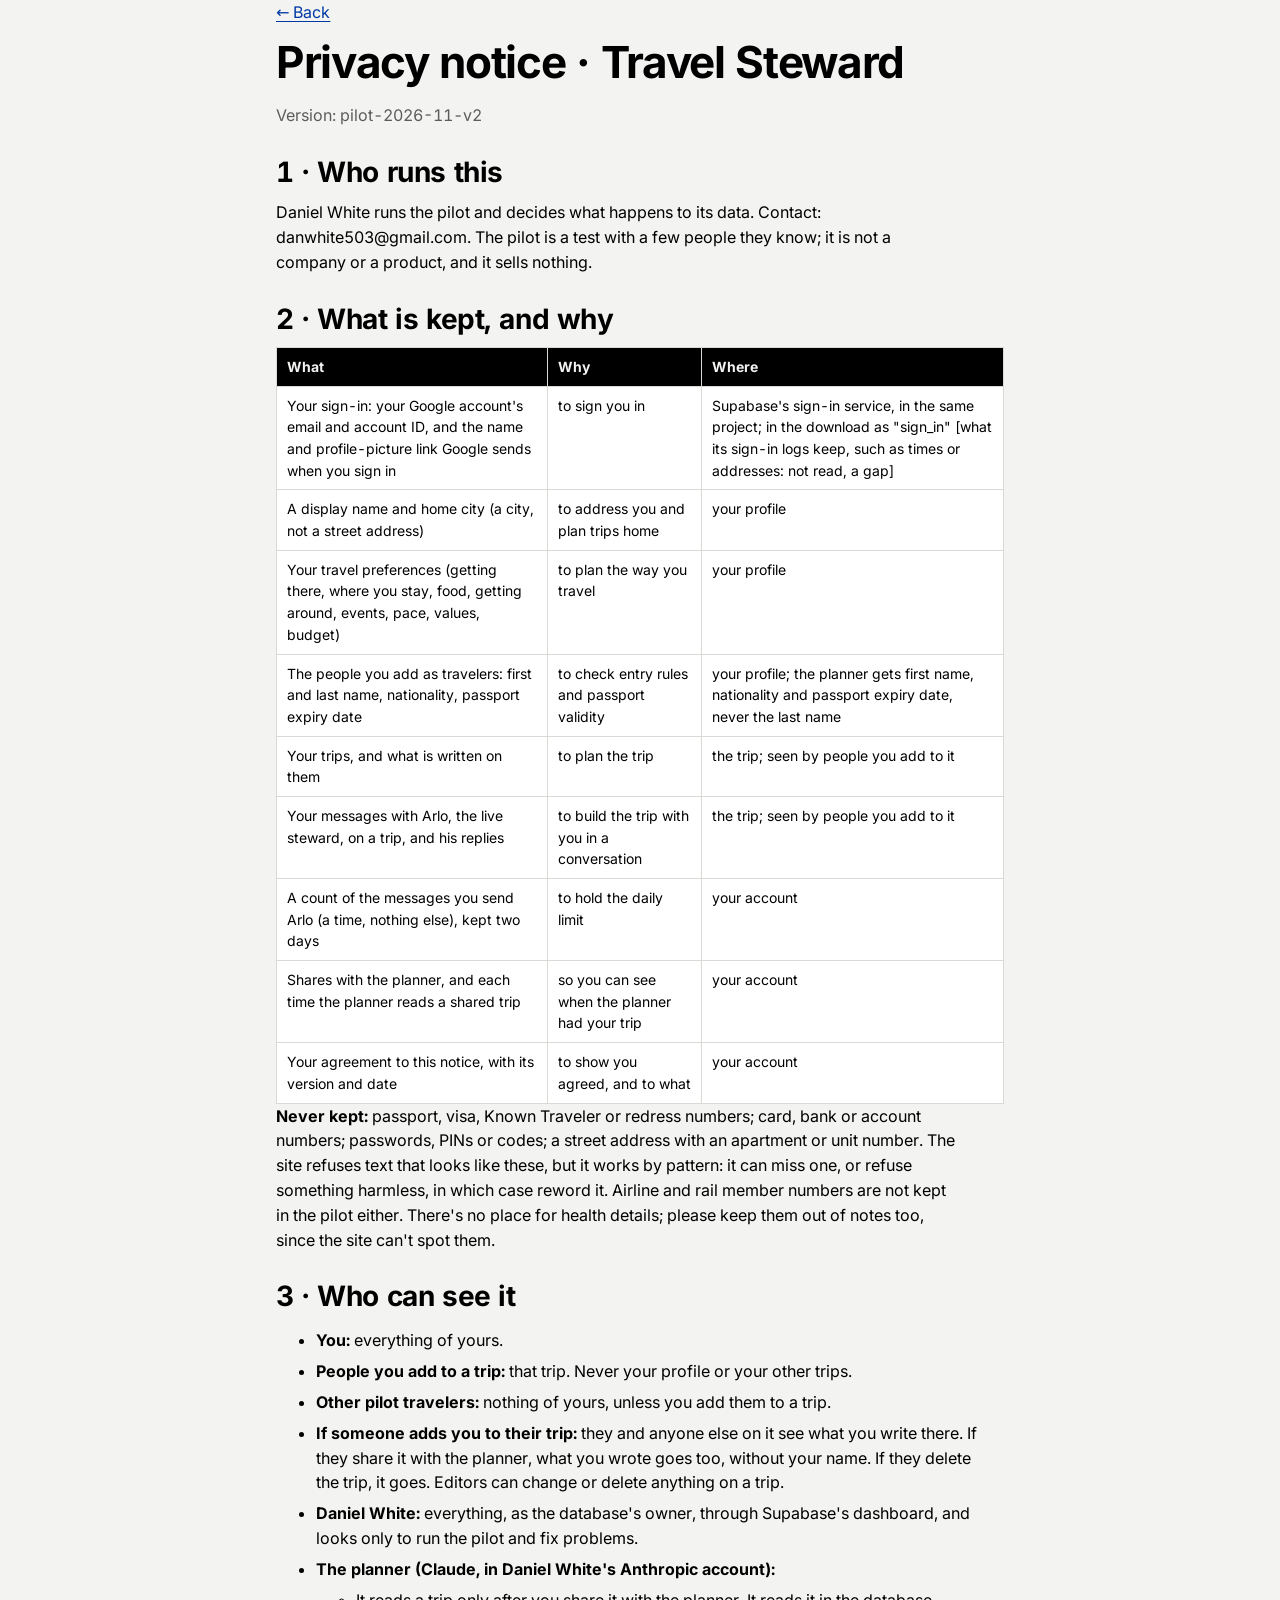
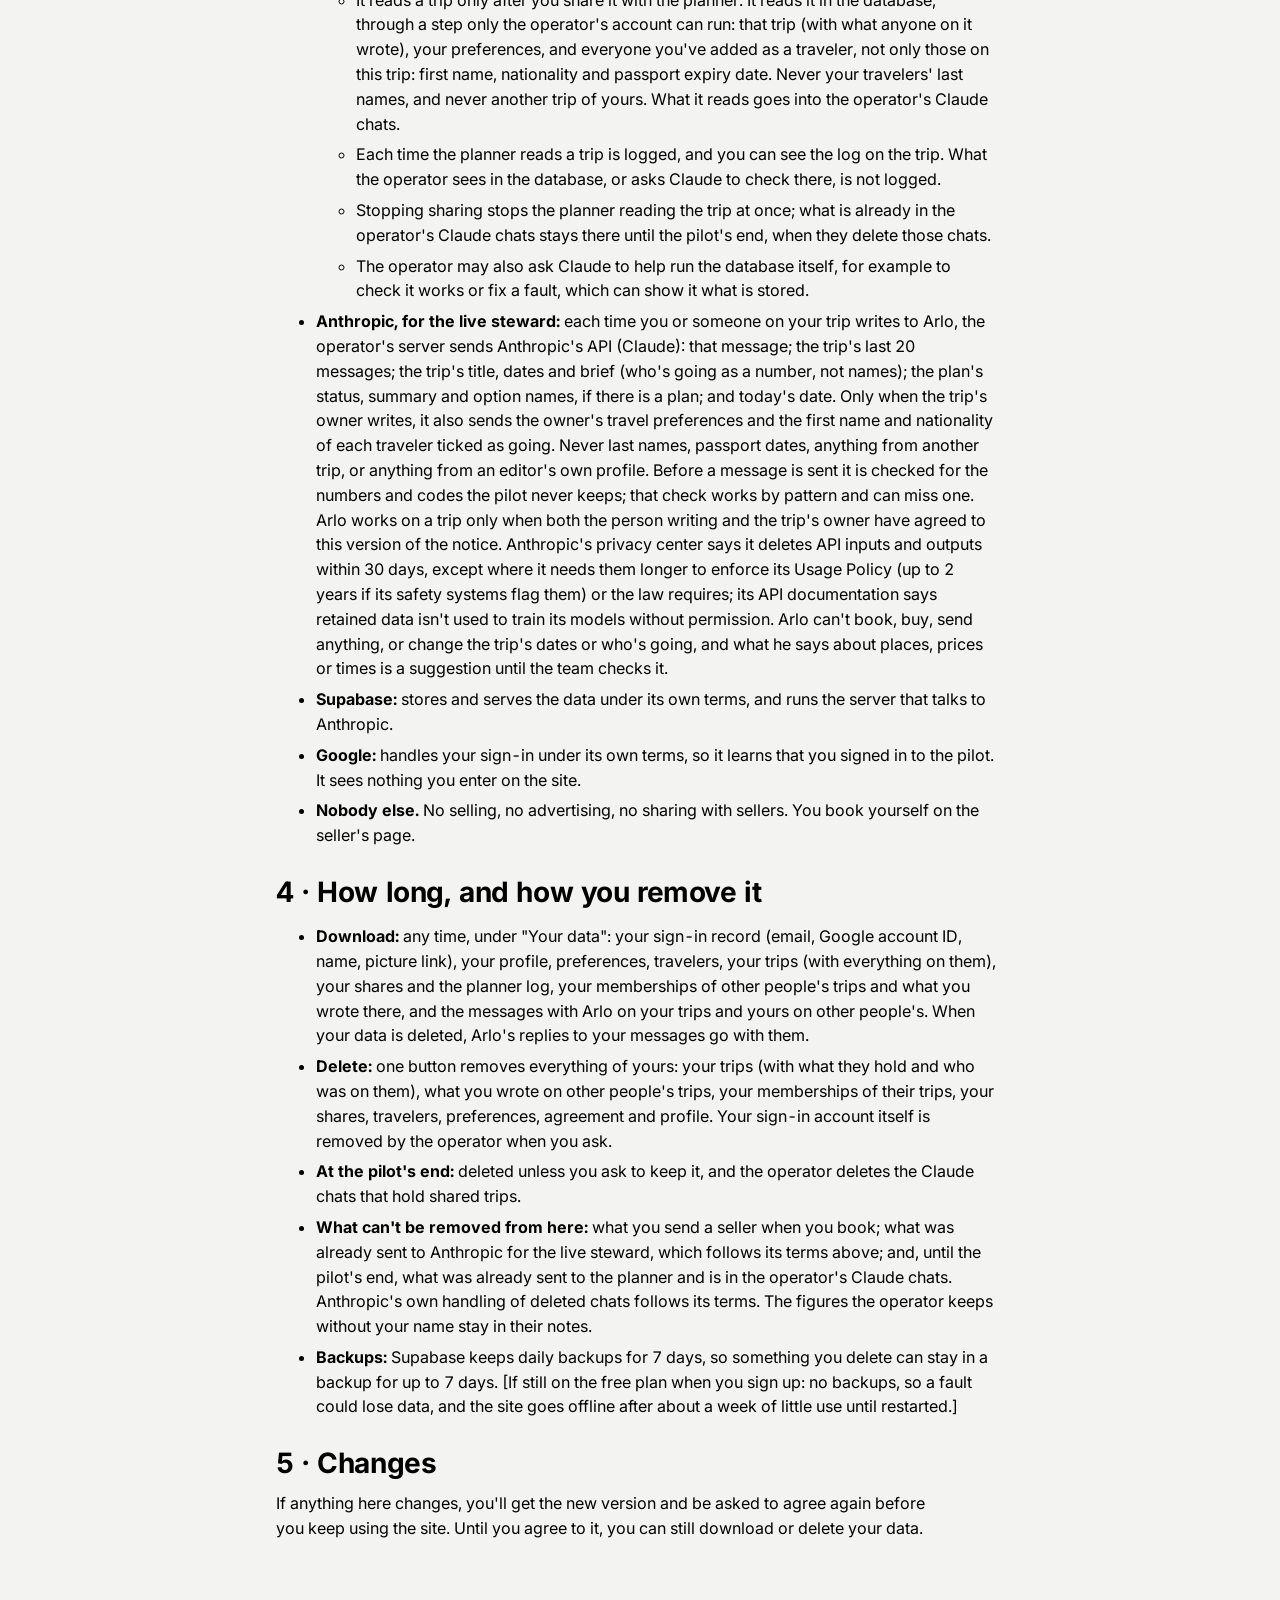
==== commit 152a3b65: "Live steward: Talk to Arlo (hidden until STEWARD_LIVE), the trip line, city layers, Tove, notice v3 " ====
--- a/notice.html
+++ b/notice.html
@@ -27,6 +27,8 @@
 <tr><td>Your travel preferences (getting there, where you stay, food, getting around, events, pace, values, budget)</td><td>to plan the way you travel</td><td>your profile</td></tr>
 <tr><td>The people you add as travelers: first and last name, nationality, passport expiry date</td><td>to check entry rules and passport validity</td><td>your profile; the planner gets first name, nationality and passport expiry date, never the last name</td></tr>
 <tr><td>Your trips, and what is written on them</td><td>to plan the trip</td><td>the trip; seen by people you add to it</td></tr>
+<tr><td>Your messages with Arlo, the live steward, on a trip, and his replies</td><td>to build the trip with you in a conversation</td><td>the trip; seen by people you add to it</td></tr>
+<tr><td>A count of the messages you send Arlo (a time, nothing else), kept two days</td><td>to hold the daily limit</td><td>your account</td></tr>
 <tr><td>Shares with the planner, and each time the planner reads a shared trip</td><td>so you can see when the planner had your trip</td><td>your account</td></tr>
 <tr><td>Your agreement to this notice, with its version and date</td><td>to show you agreed, and to what</td><td>your account</td></tr>
 </table></div>
@@ -46,17 +48,18 @@
 <li>Stopping sharing stops the planner reading the trip at once; what is already in the operator's Claude chats stays there until the pilot's end, when they delete those chats.</li>
 <li>The operator may also ask Claude to help run the database itself, for example to check it works or fix a fault, which can show it what is stored.</li>
 </ul></li>
-<li><strong>Supabase:</strong> stores and serves the data under its own terms.</li>
+<li><strong>Anthropic, for the live steward:</strong> each time you or someone on your trip writes to Arlo, the operator's server sends Anthropic's API (Claude): that message; the trip's last 20 messages; the trip's title, dates and brief (who's going as a number, not names); the plan's status, summary and option names, if there is a plan; and today's date. Only when the trip's owner writes, it also sends the owner's travel preferences and the first name and nationality of each traveler ticked as going. Never last names, passport dates, anything from another trip, or anything from an editor's own profile. Before a message is sent it is checked for the numbers and codes the pilot never keeps; that check works by pattern and can miss one. Arlo works on a trip only when both the person writing and the trip's owner have agreed to this version of the notice. Anthropic's privacy center says it deletes API inputs and outputs within 30 days, except where it needs them longer to enforce its Usage Policy (up to 2 years if its safety systems flag them) or the law requires; its API documentation says retained data isn't used to train its models without permission. Arlo can't book, buy, send anything, or change the trip's dates or who's going, and what he says about places, prices or times is a suggestion until the team checks it.</li>
+<li><strong>Supabase:</strong> stores and serves the data under its own terms, and runs the server that talks to Anthropic.</li>
 <li><strong>Google:</strong> handles your sign-in under its own terms, so it learns that you signed in to the pilot. It sees nothing you enter on the site.</li>
 <li><strong>Nobody else.</strong> No selling, no advertising, no sharing with sellers. You book yourself on the seller's page.</li>
 </ul>
 
 <h2>4 · How long, and how you remove it</h2>
 <ul>
-<li><strong>Download:</strong> any time, under "Your data": your sign-in record (email, Google account ID, name, picture link), your profile, preferences, travelers, your trips (with everything on them), your shares and the planner log, your memberships of other people's trips and what you wrote there.</li>
+<li><strong>Download:</strong> any time, under "Your data": your sign-in record (email, Google account ID, name, picture link), your profile, preferences, travelers, your trips (with everything on them), your shares and the planner log, your memberships of other people's trips and what you wrote there, and the messages with Arlo on your trips and yours on other people's. When your data is deleted, Arlo's replies to your messages go with them.</li>
 <li><strong>Delete:</strong> one button removes everything of yours: your trips (with what they hold and who was on them), what you wrote on other people's trips, your memberships of their trips, your shares, travelers, preferences, agreement and profile. Your sign-in account itself is removed by the operator when you ask.</li>
 <li><strong>At the pilot's end:</strong> deleted unless you ask to keep it, and the operator deletes the Claude chats that hold shared trips.</li>
-<li><strong>What can't be removed from here:</strong> what you send a seller when you book; and, until the pilot's end, what was already sent to the planner and is in the operator's Claude chats. Anthropic's own handling of deleted chats follows its terms. The figures the operator keeps without your name stay in their notes.</li>
+<li><strong>What can't be removed from here:</strong> what you send a seller when you book; what was already sent to Anthropic for the live steward, which follows its terms above; and, until the pilot's end, what was already sent to the planner and is in the operator's Claude chats. Anthropic's own handling of deleted chats follows its terms. The figures the operator keeps without your name stay in their notes.</li>
 <li><strong>Backups:</strong> Supabase keeps daily backups for 7 days, so something you delete can stay in a backup for up to 7 days. [If still on the free plan when you sign up: no backups, so a fault could lose data, and the site goes offline after about a week of little use until restarted.]</li>
 </ul>
 
--- a/style.css
+++ b/style.css
@@ -221,13 +221,30 @@
 .gaps li::before{content:"";position:absolute;left:0;top:12px;width:8px;height:8px;border-radius:50%;border:2px solid var(--muted)}
 .legs{list-style:none;padding:0;margin:8px 0;position:relative}
 .legs::before{content:"";position:absolute;left:21px;top:22px;bottom:22px;width:4px;background:var(--rule)}
-.legs li{display:grid;grid-template-columns:46px 1fr;gap:12px;padding:10px 0}
+.legs>li{display:grid;grid-template-columns:46px 1fr;gap:12px;padding:10px 0}
 .leg-face{width:46px;height:46px;display:block;position:relative;z-index:1;border-radius:50%;box-shadow:0 0 0 3px var(--surface)}
 .leg-top{display:flex;gap:10px;align-items:baseline;flex-wrap:wrap}
 .leg-top .day{font:600 .95rem/1 var(--board);color:var(--muted)}
 .leg-title{font:700 1.2rem/1.2 var(--board)}
 .leg-top .price{margin-left:auto;font:600 1.05rem/1 var(--board)}
 .leg-detail{margin:4px 0}
+/* v1.2 plan cards (D-555): short points on the card, the rest behind a tap */
+.leg-points{margin:6px 0 4px;padding-left:18px;font-size:var(--step--1);line-height:1.45}
+.leg-points li{margin:2px 0}
+.plan details.how{margin:6px 0 2px;font-size:var(--step--1);color:var(--muted)}
+.plan details.how summary{cursor:pointer;font-weight:500;color:var(--ink);text-decoration:underline;text-underline-offset:3px;list-style:none}
+.plan details.how summary::-webkit-details-marker{display:none}
+.plan details.how p{margin:6px 0}
+.how-sources{margin:6px 0 0;padding-left:18px}
+.tier-a.small li{padding:4px 0}
+.tier-a.small li{flex-wrap:nowrap}
+.tier-a .fig{margin-left:auto;text-align:right;white-space:nowrap}
+/* a long figure wraps under its rule on a narrow screen instead of pushing the page sideways (overnight run, 10 Nov) */
+.tier-a.small li{flex-wrap:wrap}.tier-a .grow{min-width:0}.tier-a .fig{white-space:normal;max-width:100%}
+.tradeoffs.small li,.gaps.small li{padding:3px 0 3px 18px}
+.tradeoffs.small li::before{top:11px}
+.gaps.small li::before{top:9px}
+
 .leg-foot{display:flex;gap:12px;align-items:center;flex-wrap:wrap}
 .plan .leg-foot a.book{display:inline-block;background:var(--ink);color:var(--bg);text-decoration:none;font-weight:500;padding:6px 12px;border-radius:3px;font-size:var(--step--1)}
 .leg-foot .source{font-size:var(--step--1);color:var(--muted)}
@@ -390,3 +407,65 @@
 #brief-who .part-dates{display:inline-flex;flex-wrap:wrap;align-items:center;gap:6px;font-size:var(--step--1)}
 #brief-who .part-dates input{width:auto;min-width:0}
 .plan-chip.stale{background:var(--orange);border-color:var(--orange);color:#000}
+.place-add{gap:.5rem;align-items:center}
+.place-add input{flex:1;min-width:0}
+/* talk to the steward (D-557, S1) */
+.talk .thread{list-style:none;margin:8px 0;padding:0;display:flex;flex-direction:column;gap:8px;max-height:60vh;overflow:auto}
+.talk .msg{max-width:88%;padding:8px 11px;border-radius:14px;border:1px solid var(--rule);background:var(--surface)}
+.talk .msg.me{align-self:flex-end;background:var(--ink);color:var(--bg);border-color:var(--ink)}
+.talk .msg-who{font-size:var(--step--1);font-weight:700;margin-bottom:2px}
+.talk .msg-body{white-space:pre-wrap}
+.talk .chips{display:flex;flex-wrap:wrap;gap:6px;margin-top:8px}
+.talk .chip{border:1px solid var(--ink);border-radius:999px;padding:4px 10px;background:var(--surface);color:var(--ink);font-size:var(--step--1)}
+.badge-sugg{display:inline-block;font-size:.75rem;font-weight:700;border:1px solid #b07a00;color:#7a5400;border-radius:4px;padding:0 4px}
+.talk-form{display:flex;gap:8px}
+.talk-form input{flex:1;min-width:0}
+.sr-only{position:absolute;width:1px;height:1px;padding:0;margin:-1px;overflow:hidden;clip:rect(0,0,0,0);white-space:nowrap;border:0}
+
+/* the trip line (D-557, S2): a vertical rail line in the trip's livery colours */
+.trip-line{list-style:none;margin:6px 0 14px;padding:0 0 0 4px;--line:var(--it-a);--line2:var(--it-b)}
+.trip-line.lv-jp{--line:var(--jp-a);--line2:var(--jp-a)}.trip-line.lv-es{--line:var(--es-a);--line2:var(--es-b)}.trip-line.lv-fr{--line:var(--fr-a);--line2:var(--fr-b)}
+.trip-line li{position:relative;padding-left:32px}
+.trip-line li::before{content:"";position:absolute;left:9px;top:0;bottom:0;width:5px;background:var(--line);border-right:2px solid var(--line2);box-sizing:content-box}
+.trip-line .stop{padding-top:2px;padding-bottom:8px}
+.trip-line .stop.start::before{top:11px}
+.trip-line .stop.end::before{bottom:auto;height:11px}
+.trip-line .stop .dot{position:absolute;left:2px;top:2px;width:19px;height:19px;border-radius:50%;background:var(--surface);border:4px solid var(--line);box-sizing:border-box;z-index:1}
+.trip-line .stop.start .dot,.trip-line .stop.end .dot{background:var(--line)}
+.trip-line .stop-name{display:block;font-family:var(--board);font-weight:700;font-size:1.1rem;line-height:19px}
+.trip-line .stop-stay{display:block;color:var(--muted)}
+.trip-line .seg{padding-top:2px;padding-bottom:10px}
+.trip-line .seg.air::before{background:repeating-linear-gradient(var(--line) 0 6px,transparent 6px 11px);border-right:0}
+.trip-line .seg.local::before{background:repeating-linear-gradient(var(--line) 0 2px,transparent 2px 6px);border-right:0}
+.trip-line .line-warn{padding-left:0;margin-bottom:8px;color:var(--danger)}.trip-line .line-warn::before{display:none}
+.trip-line .stop-name{overflow-wrap:anywhere}
+.trip-line .seg-mode{font-family:var(--board);font-weight:600;text-transform:uppercase;letter-spacing:.06em;font-size:.8rem;margin-right:6px}
+.trip-line .seg-what{color:var(--muted)}
+
+/* city layers (D-557, S3): each stop's own colours and a line drawing; colours only, no operators' marks */
+.trip-line .stop-name .landmark{width:26px;height:26px;vertical-align:-6px;margin-left:6px}
+.trip-line .landmark path{stroke:var(--ink)}
+.city-stripe{display:inline-flex;gap:2px;margin-left:6px;vertical-align:middle}.city-stripe i{display:block;width:12px;height:5px;border-radius:2px}
+.city-stripe.city-london i:nth-child(1){background:#a4343a}
+.city-stripe.city-london i:nth-child(2){background:#2c5f9e}
+.city-stripe.city-london i:nth-child(3){background:#4a7c3a}
+.city-stripe.city-paris i:nth-child(1){background:#d9a400}
+.city-stripe.city-paris i:nth-child(2){background:#2b4c8c}
+.city-stripe.city-paris i:nth-child(3){background:#8a5a2b}
+.city-stripe.city-amsterdam i:nth-child(1){background:#b8402f}
+.city-stripe.city-amsterdam i:nth-child(2){background:#2a5c8f}
+.city-stripe.city-amsterdam i:nth-child(3){background:#d98a2a}
+.city-stripe.city-boston i:nth-child(1){background:#9b2335}
+.city-stripe.city-boston i:nth-child(2){background:#2f6e5e}
+.city-stripe.city-boston i:nth-child(3){background:#c9822b}
+.city-stripe.city-new-york i:nth-child(1){background:#334f8c}
+.city-stripe.city-new-york i:nth-child(2){background:#c96a3f}
+.city-stripe.city-new-york i:nth-child(3){background:#5a8f4a}
+.city-stripe.city-lisbon i:nth-child(1){background:#e0a21c}
+.city-stripe.city-lisbon i:nth-child(2){background:#a83c3c}
+.city-stripe.city-lisbon i:nth-child(3){background:#1f6b5c}
+.talk .handoff{align-self:center;color:var(--muted);border:1px dashed var(--rule);border-radius:999px;padding:2px 10px}
+/* friction pass (10 Nov): the thread first on a trip, shorter on a phone; small links get a full-size tap area */
+@media (max-width:600px){.talk .thread{max-height:42vh}}
+#trip-detail button.link,#trip-detail summary{min-height:40px;display:inline-flex;align-items:center}
+#trip-detail .ticket button.link{min-height:32px}
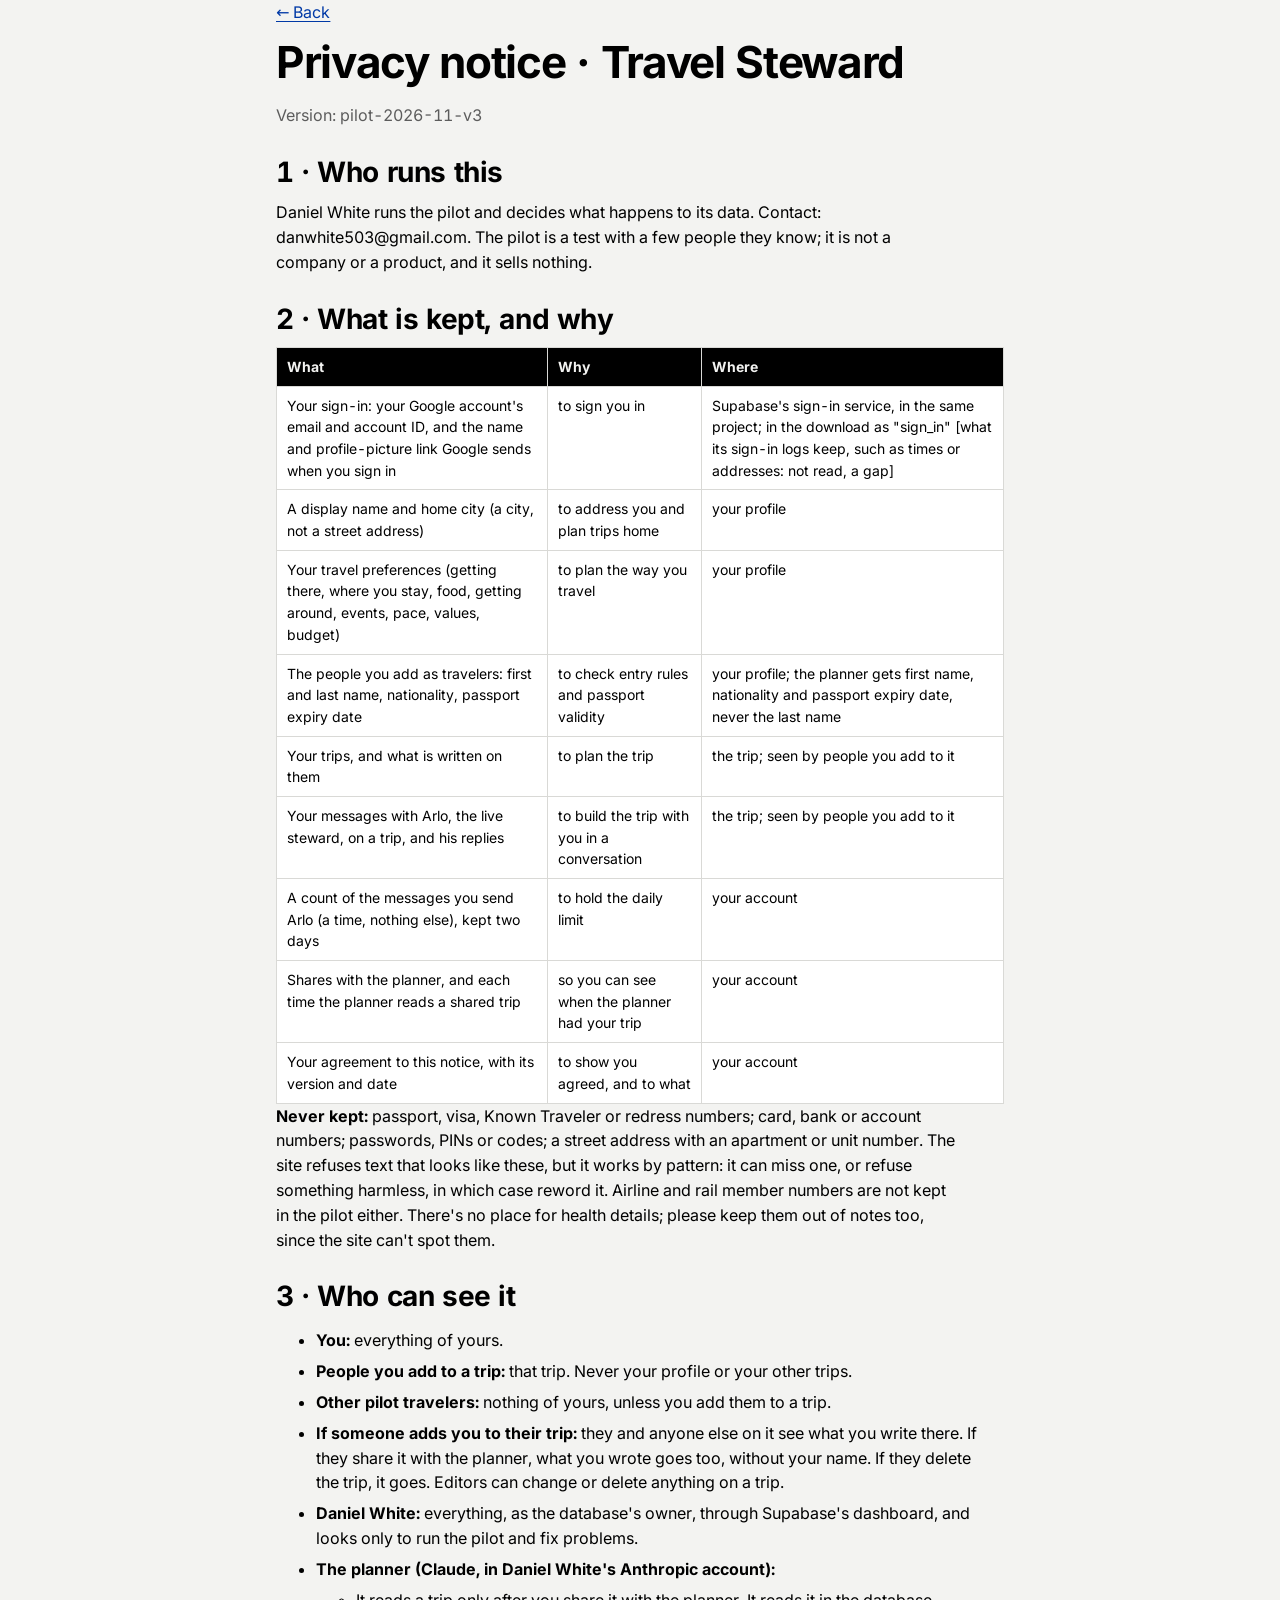
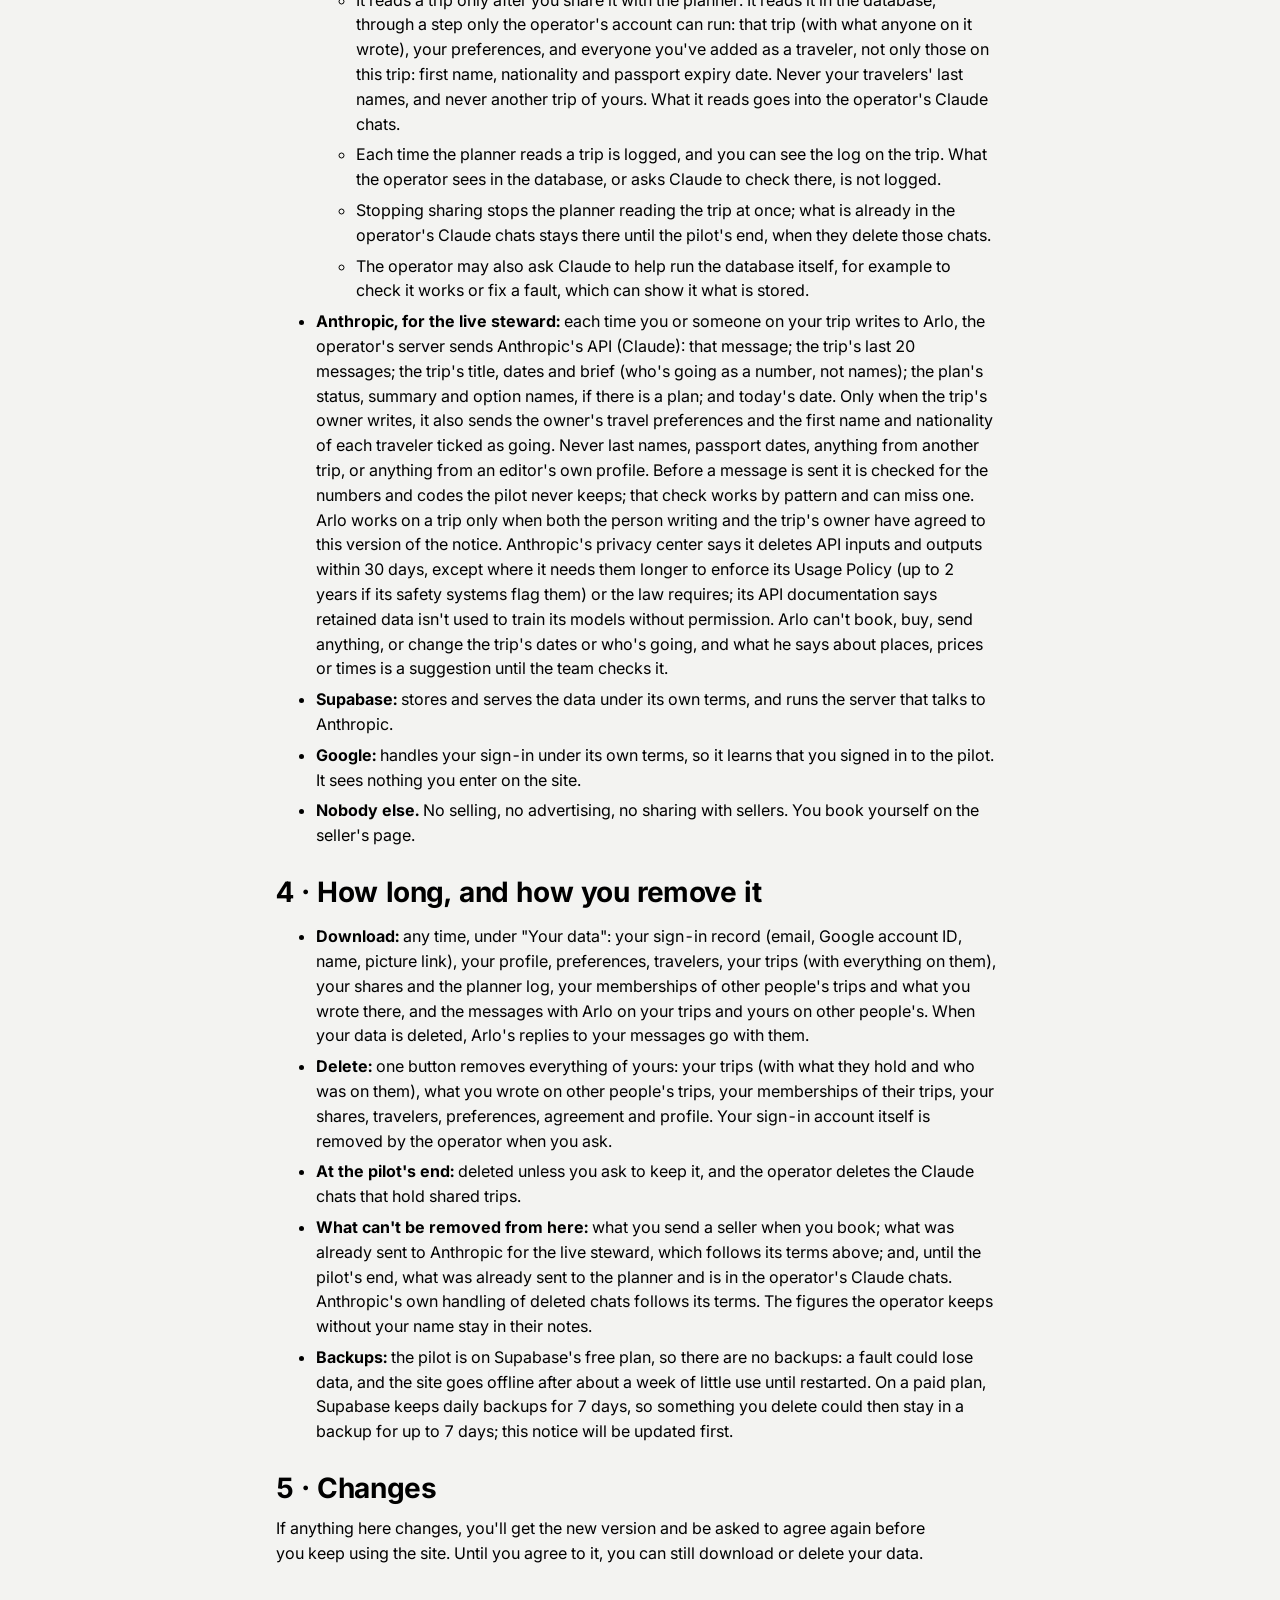
==== commit 76d4ec09: "Sign-in page: punchier lead-in, the disclaimer as six stops on a line, free-plan backups line (trip-" ====
--- a/notice.html
+++ b/notice.html
@@ -60,7 +60,7 @@
 <li><strong>Delete:</strong> one button removes everything of yours: your trips (with what they hold and who was on them), what you wrote on other people's trips, your memberships of their trips, your shares, travelers, preferences, agreement and profile. Your sign-in account itself is removed by the operator when you ask.</li>
 <li><strong>At the pilot's end:</strong> deleted unless you ask to keep it, and the operator deletes the Claude chats that hold shared trips.</li>
 <li><strong>What can't be removed from here:</strong> what you send a seller when you book; what was already sent to Anthropic for the live steward, which follows its terms above; and, until the pilot's end, what was already sent to the planner and is in the operator's Claude chats. Anthropic's own handling of deleted chats follows its terms. The figures the operator keeps without your name stay in their notes.</li>
-<li><strong>Backups:</strong> Supabase keeps daily backups for 7 days, so something you delete can stay in a backup for up to 7 days. [If still on the free plan when you sign up: no backups, so a fault could lose data, and the site goes offline after about a week of little use until restarted.]</li>
+<li><strong>Backups:</strong> the pilot is on Supabase's free plan, so there are no backups: a fault could lose data, and the site goes offline after about a week of little use until restarted. On a paid plan, Supabase keeps daily backups for 7 days, so something you delete could then stay in a backup for up to 7 days; this notice will be updated first.</li>
 </ul>
 
 <h2>5 · Changes</h2>
--- a/style.css
+++ b/style.css
@@ -255,12 +255,25 @@
 /* ---------- consent page ---------- */
 .hero{padding:28px 0 8px}
 .hero h2{font-size:var(--step-3);line-height:1.04;letter-spacing:-.03em;margin:0 0 18px;max-width:22ch;text-wrap:balance}
+.eyebrow{font:600 .8rem/1.3 var(--sans);letter-spacing:.06em;text-transform:uppercase;margin:0 0 12px;opacity:.75;max-width:60ch}
 .lede{font-size:1.15rem;line-height:1.55;max-width:60ch}
 .steps{list-style:none;margin:28px 0 8px;padding:0;position:relative;display:grid;gap:14px}
 .steps::before{content:"";position:absolute;left:12px;top:14px;bottom:14px;width:6px;background:var(--ink)}
 .steps li{position:relative;display:flex;align-items:center;gap:14px;font-weight:500}
 .steps .bullet{position:relative;z-index:1;box-shadow:0 0 0 4px var(--bg)}
 .terms{margin-top:28px}
+.stops{list-style:none;margin:18px 0 6px;padding:0;position:relative}
+.stops::before{content:"";position:absolute;left:11px;top:10px;bottom:10px;width:6px;background:var(--ink)}
+.stop{position:relative;display:flex;gap:16px;padding:0 0 22px}
+.stop:last-child{padding-bottom:4px}
+.stop-dot{flex:none;width:28px;height:28px;border-radius:50%;background:var(--surface);border:6px solid var(--c);box-shadow:0 0 0 3px var(--surface);position:relative;z-index:1;margin-top:1px}
+.s-red{--c:var(--red)}.s-orange{--c:var(--orange)}.s-yellow{--c:var(--yellow)}.s-green{--c:var(--green)}.s-blue{--c:var(--blue)}.s-purple{--c:var(--purple)}
+.stop-body{max-width:62ch;min-width:0}
+.stop-body h4{margin:2px 0 4px;font-size:var(--step-1);letter-spacing:-.01em;line-height:1.2}
+.stop-body > p{margin:0;line-height:1.5}
+.stop details{margin-top:6px}
+.stop summary{cursor:pointer;font-weight:600;font-size:var(--step--1);color:var(--muted);min-height:40px;display:flex;align-items:center}
+.stop details p{font-size:var(--step--1);line-height:1.5;margin:6px 0;color:var(--ink)}
 .consent{padding-left:1.6em;margin:8px 0 0}
 .consent > li{margin:0 0 14px;padding-left:4px;max-width:68ch}
 .consent > li::marker{font-weight:700}
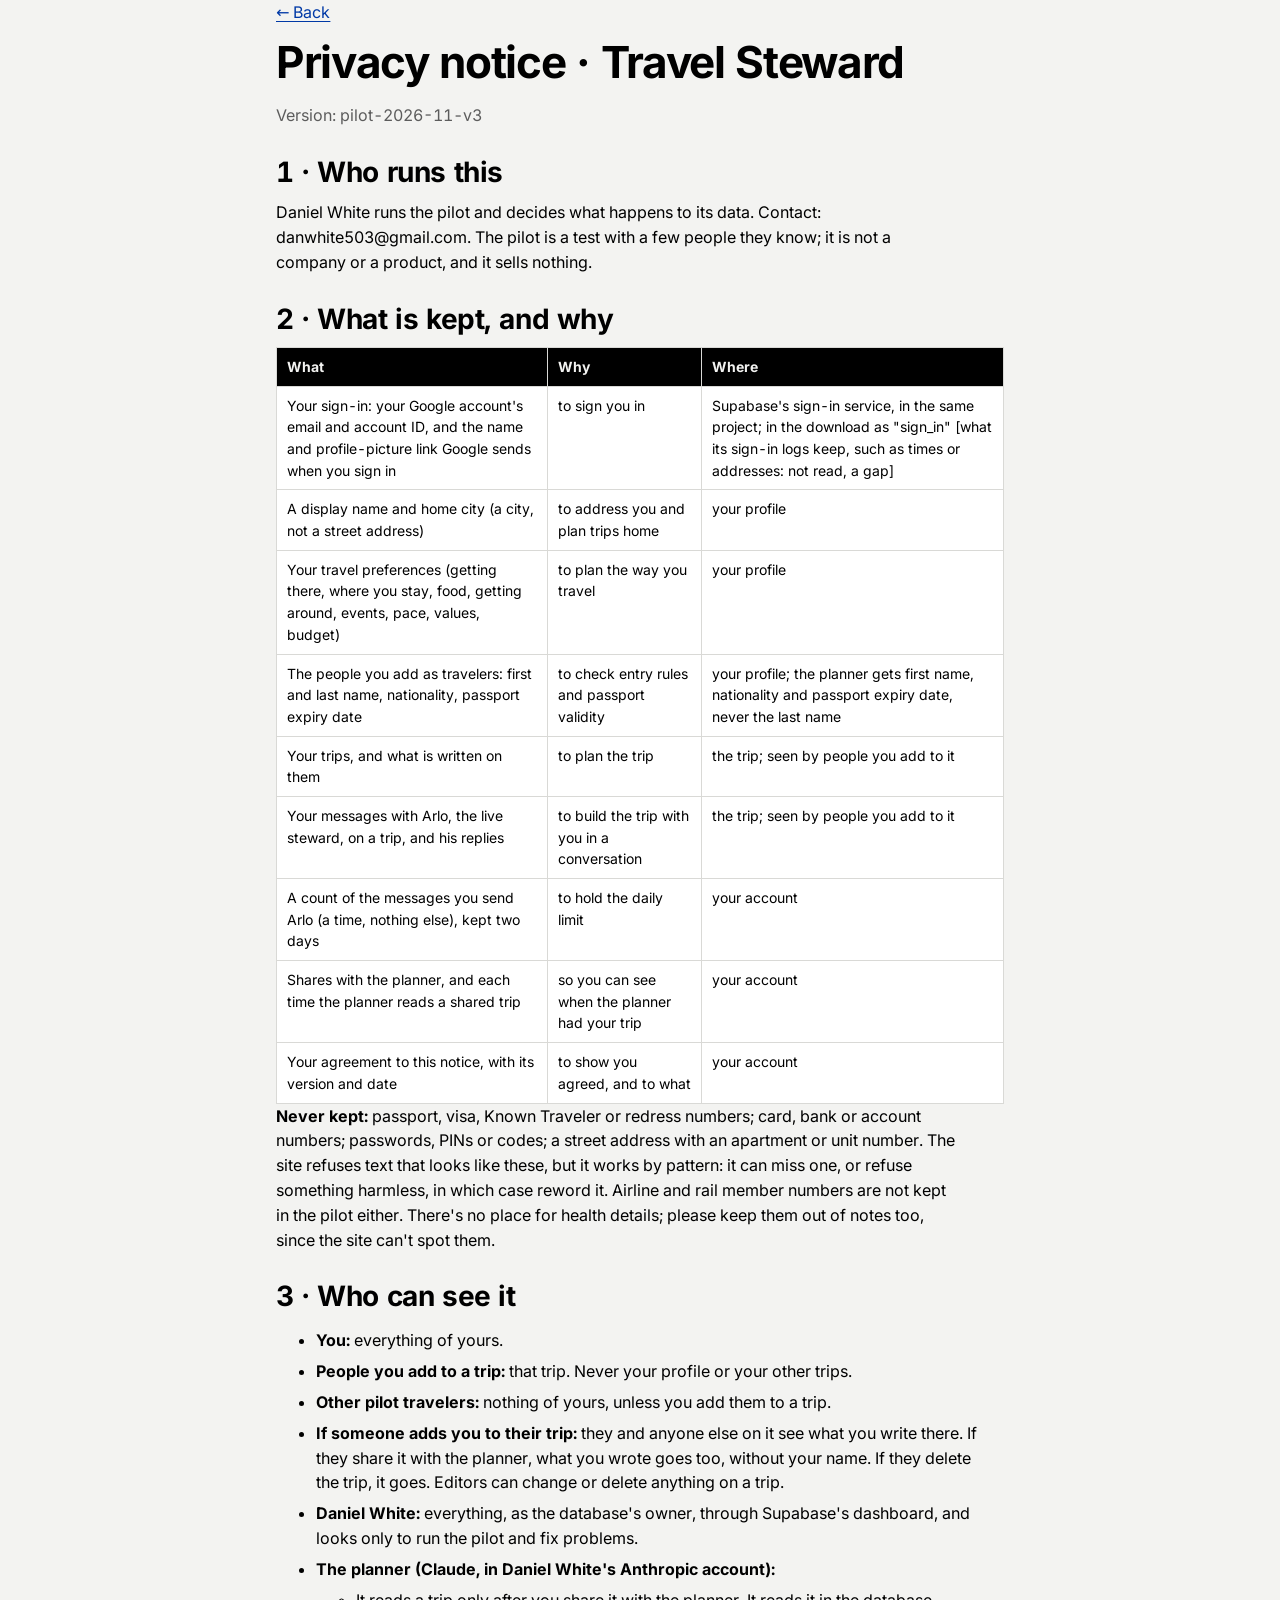
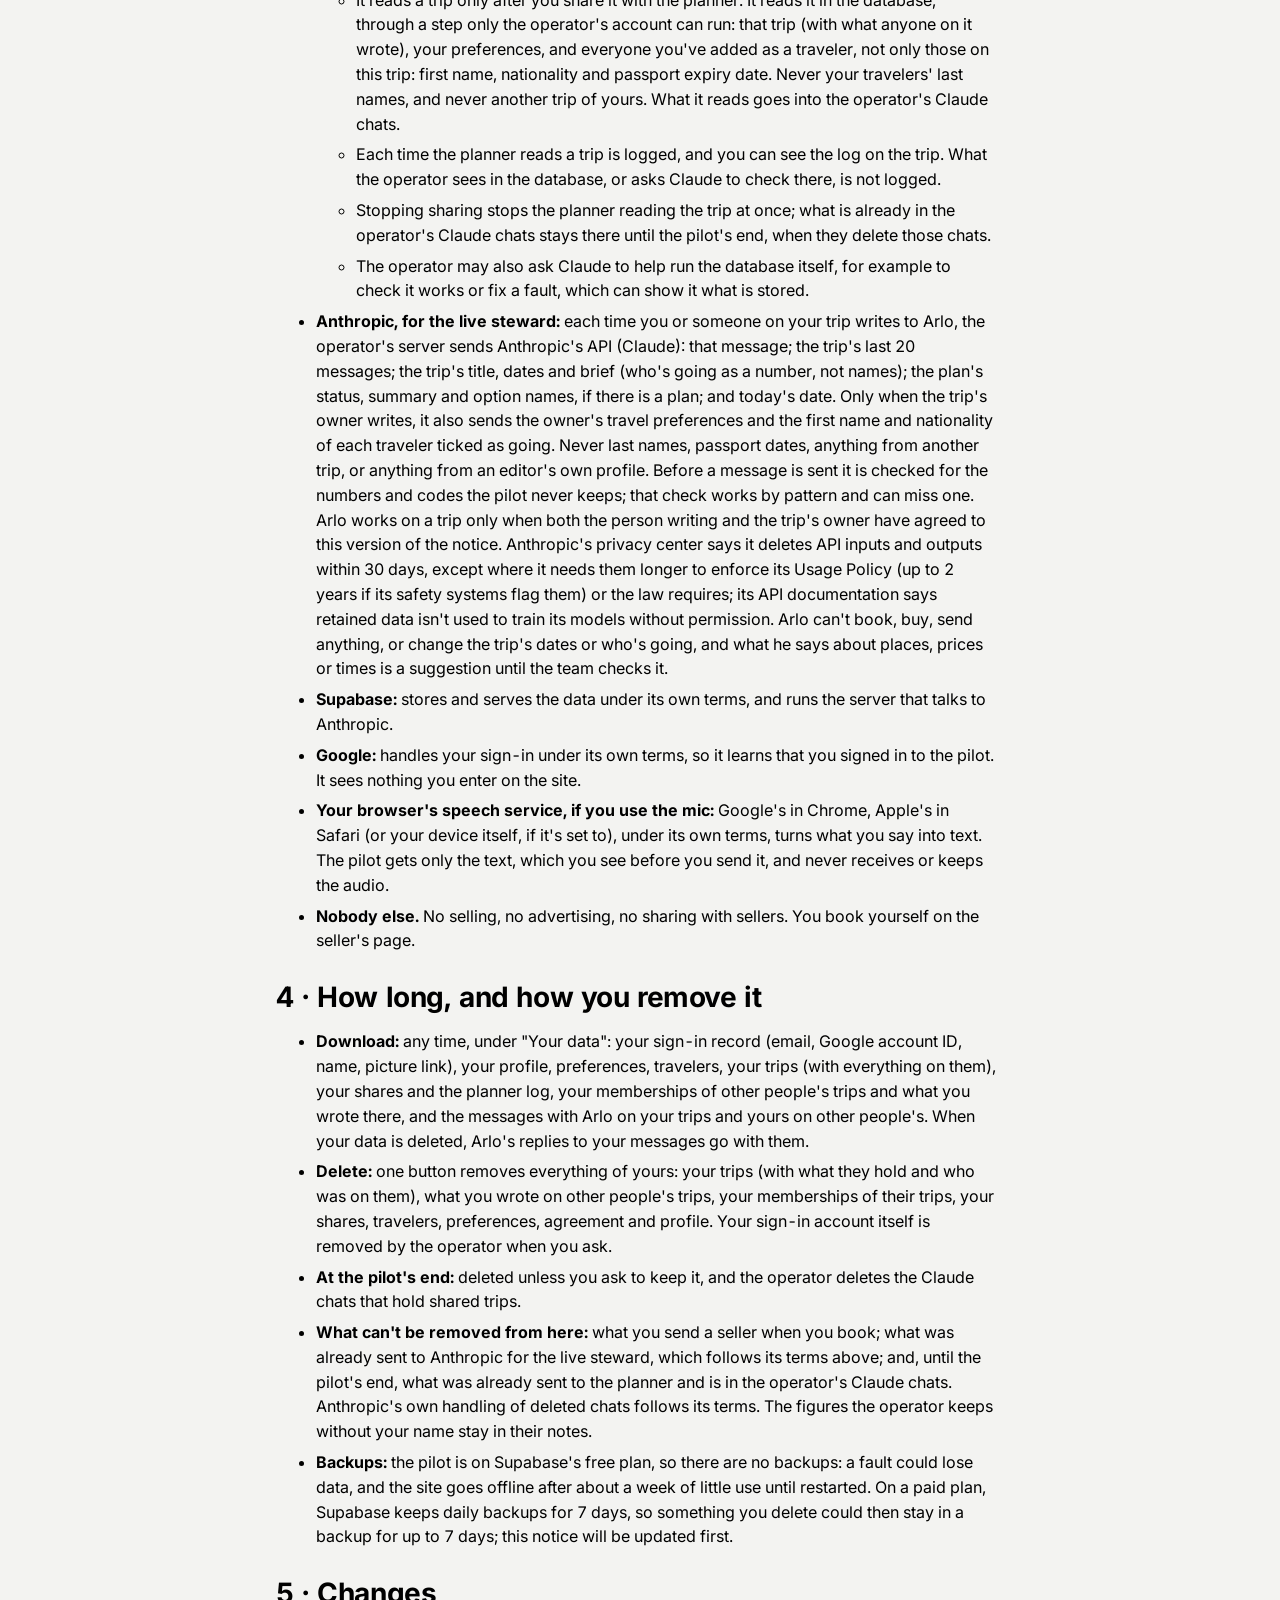
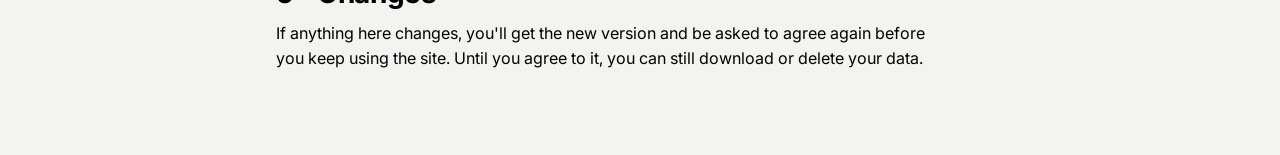
==== commit 678bfced: "Arlo first: a new trip starts as a message to Arlo; a mic to speak instead of typing; notice line fo" ====
--- a/notice.html
+++ b/notice.html
@@ -51,6 +51,7 @@
 <li><strong>Anthropic, for the live steward:</strong> each time you or someone on your trip writes to Arlo, the operator's server sends Anthropic's API (Claude): that message; the trip's last 20 messages; the trip's title, dates and brief (who's going as a number, not names); the plan's status, summary and option names, if there is a plan; and today's date. Only when the trip's owner writes, it also sends the owner's travel preferences and the first name and nationality of each traveler ticked as going. Never last names, passport dates, anything from another trip, or anything from an editor's own profile. Before a message is sent it is checked for the numbers and codes the pilot never keeps; that check works by pattern and can miss one. Arlo works on a trip only when both the person writing and the trip's owner have agreed to this version of the notice. Anthropic's privacy center says it deletes API inputs and outputs within 30 days, except where it needs them longer to enforce its Usage Policy (up to 2 years if its safety systems flag them) or the law requires; its API documentation says retained data isn't used to train its models without permission. Arlo can't book, buy, send anything, or change the trip's dates or who's going, and what he says about places, prices or times is a suggestion until the team checks it.</li>
 <li><strong>Supabase:</strong> stores and serves the data under its own terms, and runs the server that talks to Anthropic.</li>
 <li><strong>Google:</strong> handles your sign-in under its own terms, so it learns that you signed in to the pilot. It sees nothing you enter on the site.</li>
+<li><strong>Your browser's speech service, if you use the mic:</strong> Google's in Chrome, Apple's in Safari (or your device itself, if it's set to), under its own terms, turns what you say into text. The pilot gets only the text, which you see before you send it, and never receives or keeps the audio.</li>
 <li><strong>Nobody else.</strong> No selling, no advertising, no sharing with sellers. You book yourself on the seller's page.</li>
 </ul>
 
--- a/style.css
+++ b/style.css
@@ -480,5 +480,21 @@
 .talk .handoff{align-self:center;color:var(--muted);border:1px dashed var(--rule);border-radius:999px;padding:2px 10px}
 /* friction pass (10 Nov): the thread first on a trip, shorter on a phone; small links get a full-size tap area */
 @media (max-width:600px){.talk .thread{max-height:42vh}}
+.start{border-top:6px solid var(--ink)}
+.start-head{display:flex;gap:12px;align-items:flex-start;margin-bottom:10px}
+.start-head h3{margin:0 0 2px}
+.start textarea{width:100%;font:inherit;font-size:1.05rem;padding:12px;border:1px solid var(--rule);border-bottom:2px solid var(--ink);border-radius:0;background:var(--surface);resize:vertical;box-sizing:border-box}
+.start .chips{margin:10px 0}
+.start .chip{min-height:40px}
+#start-send{width:100%;font-size:1.05rem;padding:13px 18px}
 #trip-detail button.link,#trip-detail summary{min-height:40px;display:inline-flex;align-items:center}
 #trip-detail .ticket button.link{min-height:32px}
+.start-head .face{flex:none;width:52px;height:52px}.start-head .face svg{display:block;width:100%;height:100%}
+
+.mic{flex:none;width:44px;height:44px;min-height:44px;padding:0;display:inline-grid;place-items:center;border-radius:50%;background:var(--surface);color:var(--ink);border:2px solid var(--ink)}
+.mic svg{width:22px;height:22px}.mic svg rect{fill:currentColor}
+.mic.on{background:var(--red);border-color:var(--red);color:#fff;animation:micpulse 1.2s ease-in-out infinite}
+@keyframes micpulse{50%{box-shadow:0 0 0 6px rgba(238,53,46,.25)}}
+@media (prefers-reduced-motion:reduce){.mic.on{animation:none}}
+.start-tools{display:flex;align-items:center;gap:10px;margin-top:10px}
+.talk-form .mic{margin-right:6px}
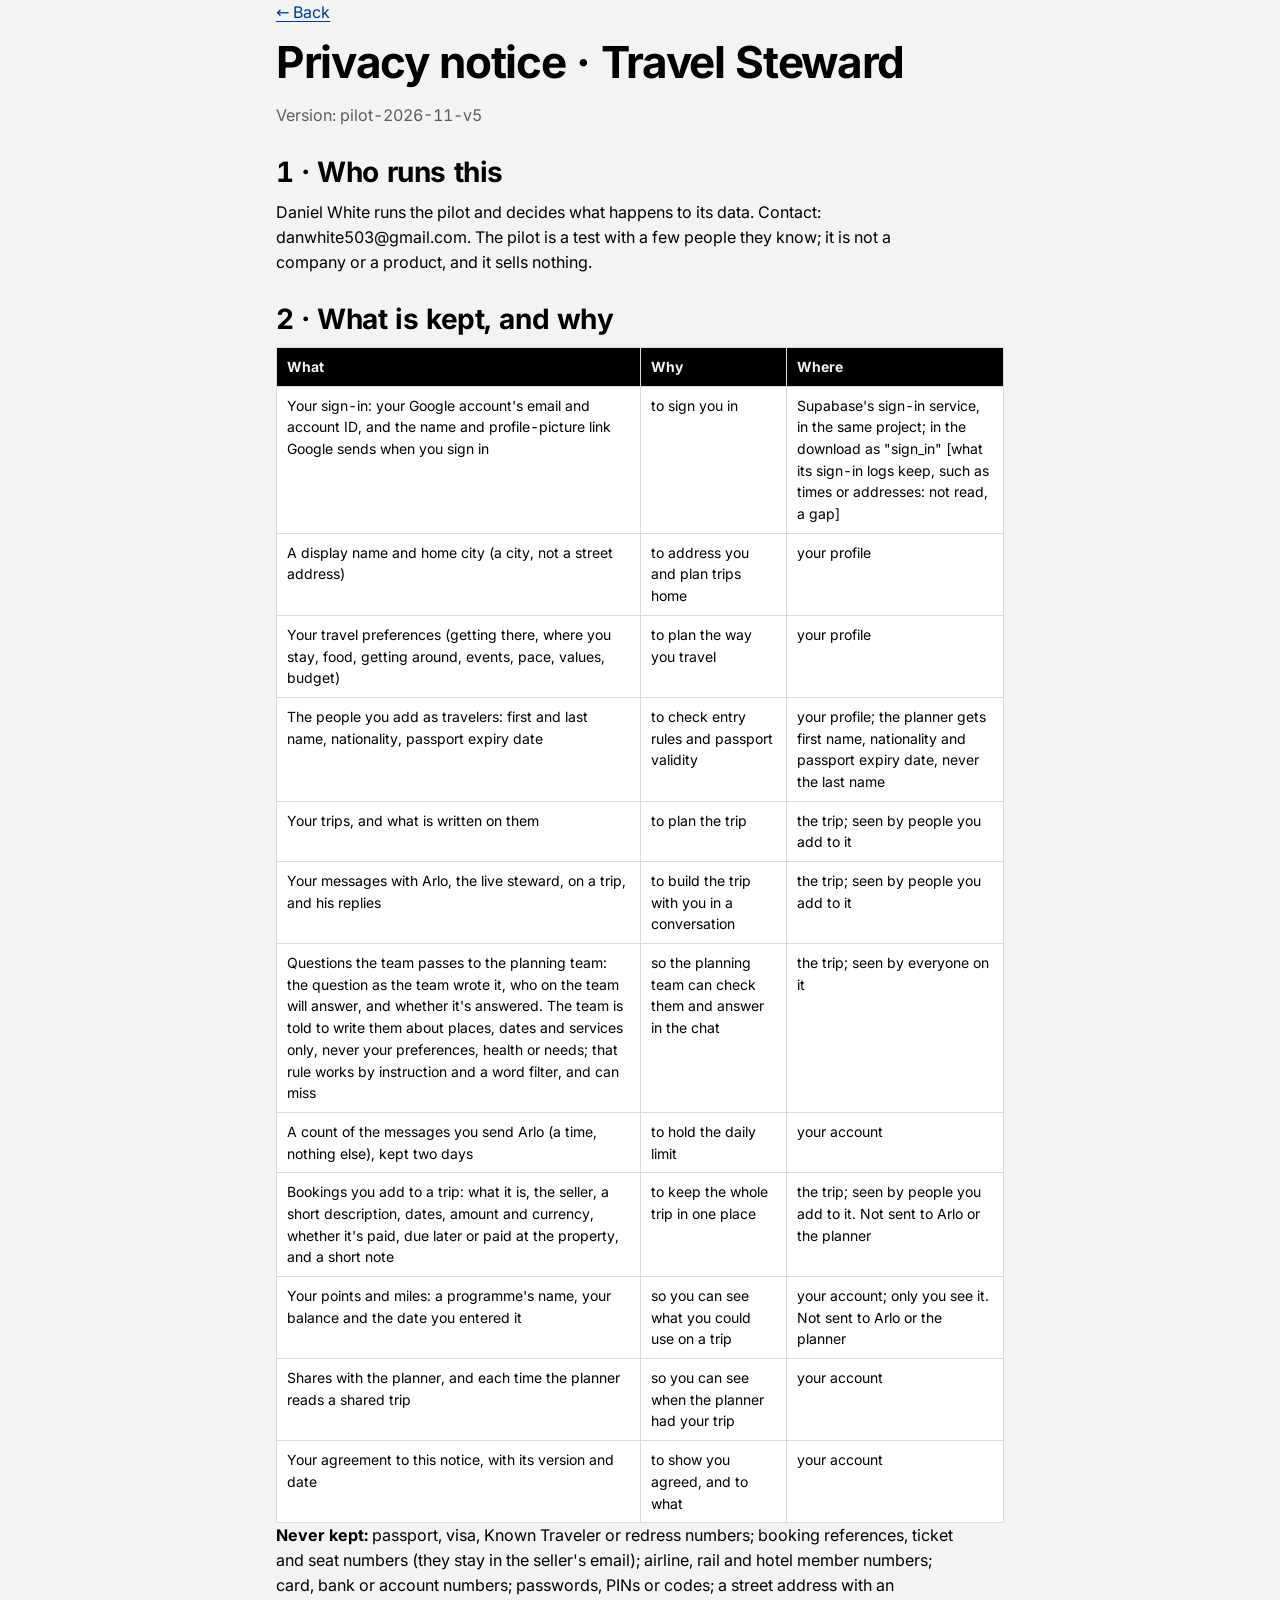
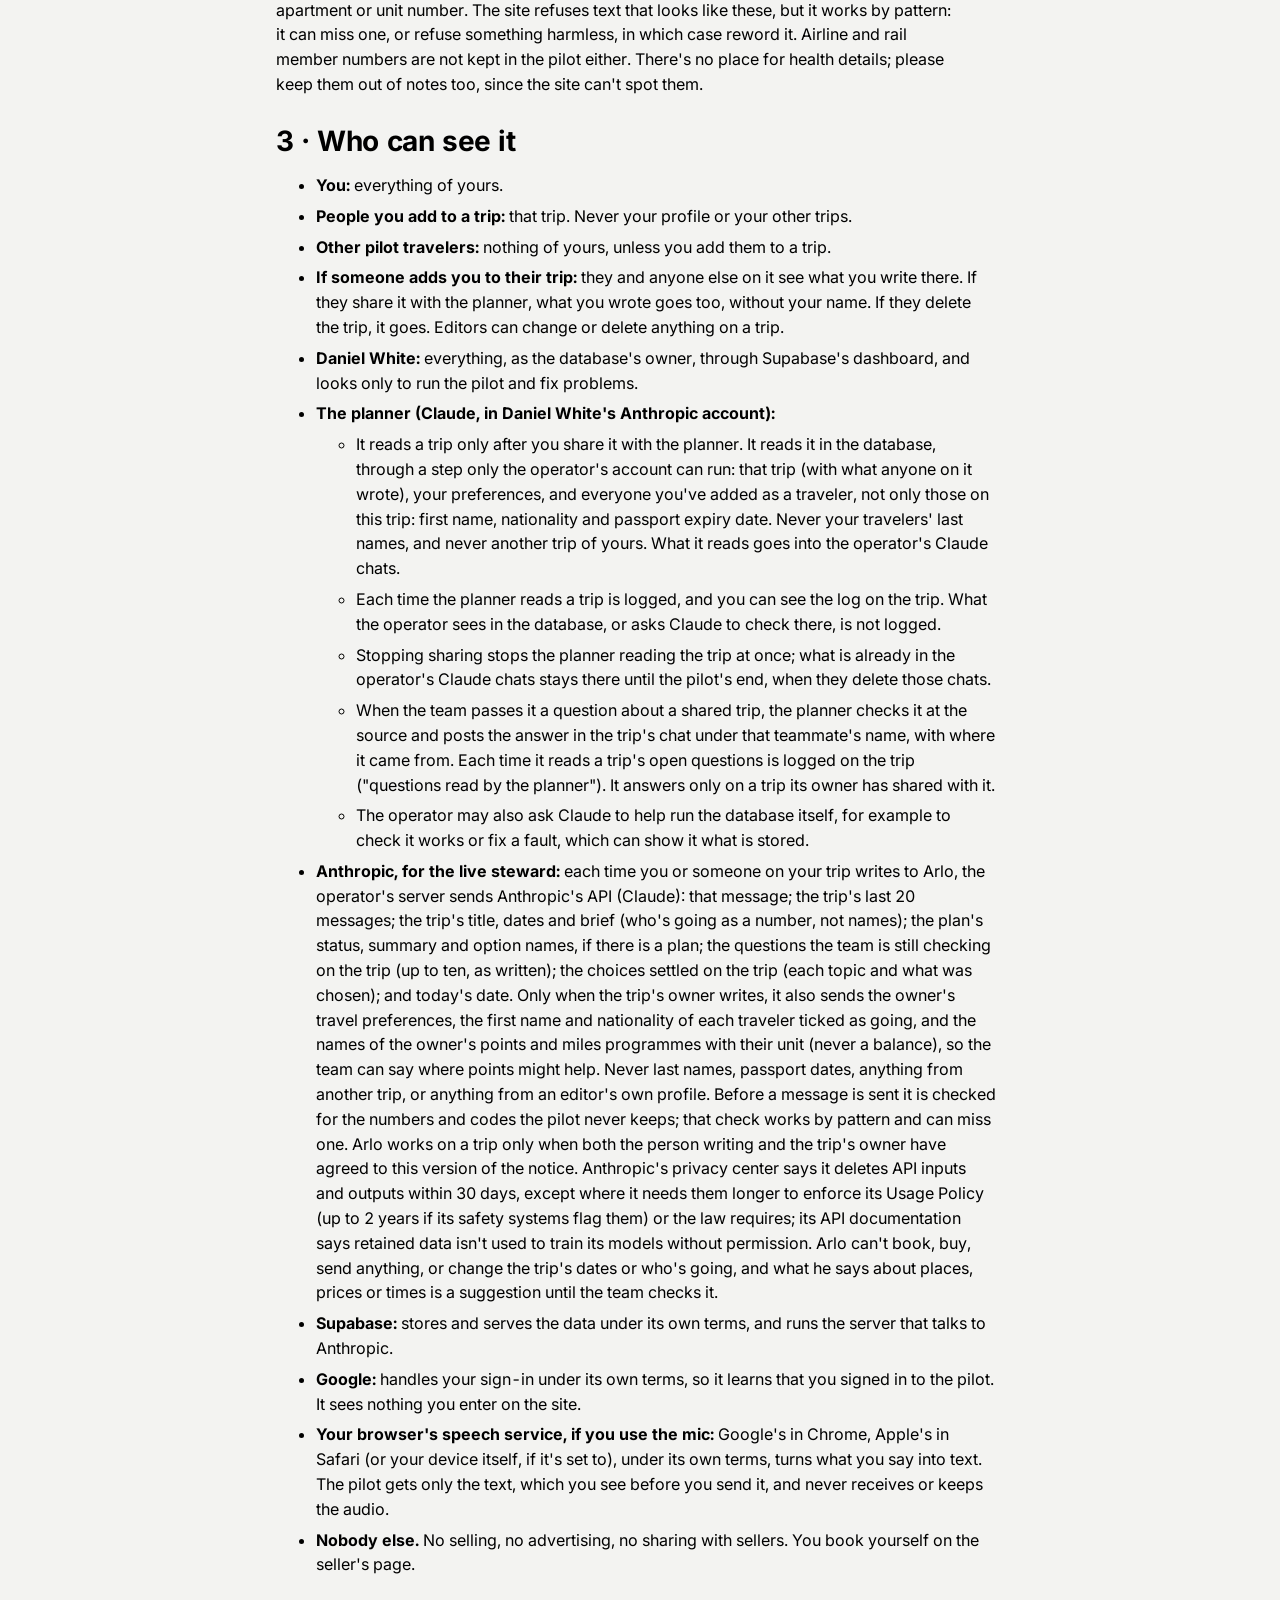
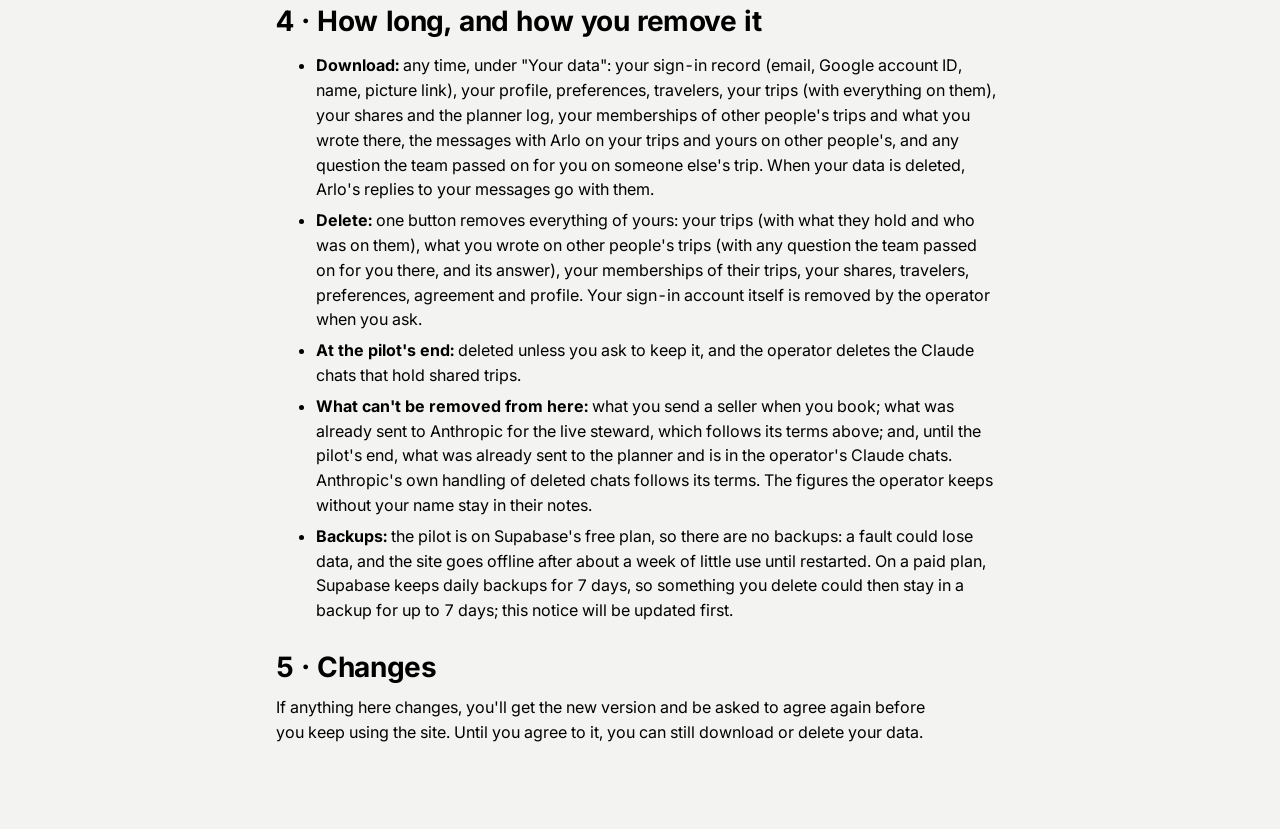
==== commit c2b96de4: "Notice v5: bookings and points, questions for the planning team (trip-planner #104); NOTICE_VERSION " ====
--- a/notice.html
+++ b/notice.html
@@ -28,11 +28,14 @@
 <tr><td>The people you add as travelers: first and last name, nationality, passport expiry date</td><td>to check entry rules and passport validity</td><td>your profile; the planner gets first name, nationality and passport expiry date, never the last name</td></tr>
 <tr><td>Your trips, and what is written on them</td><td>to plan the trip</td><td>the trip; seen by people you add to it</td></tr>
 <tr><td>Your messages with Arlo, the live steward, on a trip, and his replies</td><td>to build the trip with you in a conversation</td><td>the trip; seen by people you add to it</td></tr>
+<tr><td>Questions the team passes to the planning team: the question as the team wrote it, who on the team will answer, and whether it's answered. The team is told to write them about places, dates and services only, never your preferences, health or needs; that rule works by instruction and a word filter, and can miss</td><td>so the planning team can check them and answer in the chat</td><td>the trip; seen by everyone on it</td></tr>
 <tr><td>A count of the messages you send Arlo (a time, nothing else), kept two days</td><td>to hold the daily limit</td><td>your account</td></tr>
+<tr><td>Bookings you add to a trip: what it is, the seller, a short description, dates, amount and currency, whether it's paid, due later or paid at the property, and a short note</td><td>to keep the whole trip in one place</td><td>the trip; seen by people you add to it. Not sent to Arlo or the planner</td></tr>
+<tr><td>Your points and miles: a programme's name, your balance and the date you entered it</td><td>so you can see what you could use on a trip</td><td>your account; only you see it. Not sent to Arlo or the planner</td></tr>
 <tr><td>Shares with the planner, and each time the planner reads a shared trip</td><td>so you can see when the planner had your trip</td><td>your account</td></tr>
 <tr><td>Your agreement to this notice, with its version and date</td><td>to show you agreed, and to what</td><td>your account</td></tr>
 </table></div>
-<p><strong>Never kept:</strong> passport, visa, Known Traveler or redress numbers; card, bank or account numbers; passwords, PINs or codes; a street address with an apartment or unit number. The site refuses text that looks like these, but it works by pattern: it can miss one, or refuse something harmless, in which case reword it. Airline and rail member numbers are not kept in the pilot either. There's no place for health details; please keep them out of notes too, since the site can't spot them.</p>
+<p><strong>Never kept:</strong> passport, visa, Known Traveler or redress numbers; booking references, ticket and seat numbers (they stay in the seller's email); airline, rail and hotel member numbers; card, bank or account numbers; passwords, PINs or codes; a street address with an apartment or unit number. The site refuses text that looks like these, but it works by pattern: it can miss one, or refuse something harmless, in which case reword it. Airline and rail member numbers are not kept in the pilot either. There's no place for health details; please keep them out of notes too, since the site can't spot them.</p>
 
 <h2>3 · Who can see it</h2>
 <ul>
@@ -46,9 +49,10 @@
 <li>It reads a trip only after you share it with the planner. It reads it in the database, through a step only the operator's account can run: that trip (with what anyone on it wrote), your preferences, and everyone you've added as a traveler, not only those on this trip: first name, nationality and passport expiry date. Never your travelers' last names, and never another trip of yours. What it reads goes into the operator's Claude chats.</li>
 <li>Each time the planner reads a trip is logged, and you can see the log on the trip. What the operator sees in the database, or asks Claude to check there, is not logged.</li>
 <li>Stopping sharing stops the planner reading the trip at once; what is already in the operator's Claude chats stays there until the pilot's end, when they delete those chats.</li>
+<li>When the team passes it a question about a shared trip, the planner checks it at the source and posts the answer in the trip's chat under that teammate's name, with where it came from. Each time it reads a trip's open questions is logged on the trip ("questions read by the planner"). It answers only on a trip its owner has shared with it.</li>
 <li>The operator may also ask Claude to help run the database itself, for example to check it works or fix a fault, which can show it what is stored.</li>
 </ul></li>
-<li><strong>Anthropic, for the live steward:</strong> each time you or someone on your trip writes to Arlo, the operator's server sends Anthropic's API (Claude): that message; the trip's last 20 messages; the trip's title, dates and brief (who's going as a number, not names); the plan's status, summary and option names, if there is a plan; and today's date. Only when the trip's owner writes, it also sends the owner's travel preferences and the first name and nationality of each traveler ticked as going. Never last names, passport dates, anything from another trip, or anything from an editor's own profile. Before a message is sent it is checked for the numbers and codes the pilot never keeps; that check works by pattern and can miss one. Arlo works on a trip only when both the person writing and the trip's owner have agreed to this version of the notice. Anthropic's privacy center says it deletes API inputs and outputs within 30 days, except where it needs them longer to enforce its Usage Policy (up to 2 years if its safety systems flag them) or the law requires; its API documentation says retained data isn't used to train its models without permission. Arlo can't book, buy, send anything, or change the trip's dates or who's going, and what he says about places, prices or times is a suggestion until the team checks it.</li>
+<li><strong>Anthropic, for the live steward:</strong> each time you or someone on your trip writes to Arlo, the operator's server sends Anthropic's API (Claude): that message; the trip's last 20 messages; the trip's title, dates and brief (who's going as a number, not names); the plan's status, summary and option names, if there is a plan; the questions the team is still checking on the trip (up to ten, as written); the choices settled on the trip (each topic and what was chosen); and today's date. Only when the trip's owner writes, it also sends the owner's travel preferences, the first name and nationality of each traveler ticked as going, and the names of the owner's points and miles programmes with their unit (never a balance), so the team can say where points might help. Never last names, passport dates, anything from another trip, or anything from an editor's own profile. Before a message is sent it is checked for the numbers and codes the pilot never keeps; that check works by pattern and can miss one. Arlo works on a trip only when both the person writing and the trip's owner have agreed to this version of the notice. Anthropic's privacy center says it deletes API inputs and outputs within 30 days, except where it needs them longer to enforce its Usage Policy (up to 2 years if its safety systems flag them) or the law requires; its API documentation says retained data isn't used to train its models without permission. Arlo can't book, buy, send anything, or change the trip's dates or who's going, and what he says about places, prices or times is a suggestion until the team checks it.</li>
 <li><strong>Supabase:</strong> stores and serves the data under its own terms, and runs the server that talks to Anthropic.</li>
 <li><strong>Google:</strong> handles your sign-in under its own terms, so it learns that you signed in to the pilot. It sees nothing you enter on the site.</li>
 <li><strong>Your browser's speech service, if you use the mic:</strong> Google's in Chrome, Apple's in Safari (or your device itself, if it's set to), under its own terms, turns what you say into text. The pilot gets only the text, which you see before you send it, and never receives or keeps the audio.</li>
@@ -57,8 +61,8 @@
 
 <h2>4 · How long, and how you remove it</h2>
 <ul>
-<li><strong>Download:</strong> any time, under "Your data": your sign-in record (email, Google account ID, name, picture link), your profile, preferences, travelers, your trips (with everything on them), your shares and the planner log, your memberships of other people's trips and what you wrote there, and the messages with Arlo on your trips and yours on other people's. When your data is deleted, Arlo's replies to your messages go with them.</li>
-<li><strong>Delete:</strong> one button removes everything of yours: your trips (with what they hold and who was on them), what you wrote on other people's trips, your memberships of their trips, your shares, travelers, preferences, agreement and profile. Your sign-in account itself is removed by the operator when you ask.</li>
+<li><strong>Download:</strong> any time, under "Your data": your sign-in record (email, Google account ID, name, picture link), your profile, preferences, travelers, your trips (with everything on them), your shares and the planner log, your memberships of other people's trips and what you wrote there, the messages with Arlo on your trips and yours on other people's, and any question the team passed on for you on someone else's trip. When your data is deleted, Arlo's replies to your messages go with them.</li>
+<li><strong>Delete:</strong> one button removes everything of yours: your trips (with what they hold and who was on them), what you wrote on other people's trips (with any question the team passed on for you there, and its answer), your memberships of their trips, your shares, travelers, preferences, agreement and profile. Your sign-in account itself is removed by the operator when you ask.</li>
 <li><strong>At the pilot's end:</strong> deleted unless you ask to keep it, and the operator deletes the Claude chats that hold shared trips.</li>
 <li><strong>What can't be removed from here:</strong> what you send a seller when you book; what was already sent to Anthropic for the live steward, which follows its terms above; and, until the pilot's end, what was already sent to the planner and is in the operator's Claude chats. Anthropic's own handling of deleted chats follows its terms. The figures the operator keeps without your name stay in their notes.</li>
 <li><strong>Backups:</strong> the pilot is on Supabase's free plan, so there are no backups: a fault could lose data, and the site goes offline after about a week of little use until restarted. On a paid plan, Supabase keeps daily backups for 7 days, so something you delete could then stay in a backup for up to 7 days; this notice will be updated first.</li>
--- a/style.css
+++ b/style.css
@@ -498,3 +498,85 @@
 @media (prefers-reduced-motion:reduce){.mic.on{animation:none}}
 .start-tools{display:flex;align-items:center;gap:10px;margin-top:10px}
 .talk-form .mic{margin-right:6px}
+
+.tiles .tiles-head{margin:12px 0 6px;font:600 .75rem/1.2 var(--sans);letter-spacing:.06em;text-transform:uppercase;color:var(--muted)}
+.tiles .chips.ideas,.tiles .chips.budget{margin:0}
+.tiles .chip.idea{border-color:var(--green);border-width:2px}
+.tiles .chip.more{border-style:dashed;color:var(--muted)}
+.tiles .chip.money[aria-pressed=true]{background:var(--ink);color:var(--bg)}
+
+.head-signout{margin-left:auto;flex:none;background:transparent;color:var(--sign-ink);border:1px solid currentColor;border-radius:999px;padding:6px 12px;min-height:40px;font-size:var(--step--1)}
+
+.doors{display:grid;gap:10px;margin:12px 0 6px}
+.door{display:flex;gap:14px;align-items:center;text-align:left;width:100%;min-height:64px;padding:14px 16px;background:var(--surface);color:var(--ink);border:2px solid var(--ink);border-radius:12px;font:inherit}
+.door strong{display:block;font-size:1.08rem}
+.door-sub{display:block;font-size:var(--step--1);color:var(--muted);margin-top:2px}
+.door-dot{flex:none;width:22px;height:22px;border-radius:50%;background:var(--surface);border:6px solid var(--c)}
+.door:active{transform:translateY(1px)}
+.door-event{margin:4px 0 0;min-height:40px}
+.or-line{display:flex;align-items:center;gap:10px;margin:14px 0 10px;color:var(--muted);font-size:var(--step--1)}
+.or-line::before,.or-line::after{content:"";flex:1;height:1px;background:var(--rule)}
+#explore-tiles{margin:6px 0 12px}
+.linkish{background:none;border:0;padding:0;color:var(--ink);text-decoration:underline;font:inherit;font-size:var(--step--1);cursor:pointer}
+
+.msg.proposal{border:2px dashed var(--ink)}
+.badge-prop{display:inline-block;font-size:.7rem;font-weight:700;letter-spacing:.04em;text-transform:uppercase;padding:1px 6px;border-radius:999px;background:var(--yellow);color:#111}
+.chip.yes{background:var(--ink);color:var(--bg);border-color:var(--ink)}
+
+/* Tove's packing list (store v0.1.9) */
+.packing h3 { margin: 0 0 .25rem; }
+.pack-list { list-style: none; margin: .5rem 0; padding: 0; }
+.pack-list .pack-cat { font-weight: 600; margin: .75rem 0 .25rem; font-size: .9rem; opacity: .8; }
+.pack-list .pack-item { display: grid; grid-template-columns: 1fr auto; align-items: center; column-gap: .5rem; padding: .25rem 0; border-bottom: 1px solid color-mix(in srgb, currentColor 12%, transparent); }
+.pack-list .pack-item label { display: flex; align-items: center; gap: .6rem; min-height: 44px; cursor: pointer; min-width: 0; }
+.pack-list .pack-item > button.link { grid-column: 2; grid-row: 1; min-height: 44px; padding: 0 .25rem; }
+.pack-list .pack-item input[type=checkbox] { width: 1.25rem; height: 1.25rem; flex: none; }
+.pack-list .pack-item.got .grow { text-decoration: line-through; opacity: .6; }
+.pack-list .pack-why { grid-column: 1 / -1; padding: 0 0 .35rem 1.85rem; margin-top: -.5rem; }
+.pack-add { display: flex; gap: .5rem; }
+.pack-add input { flex: 1; min-width: 0; }
+
+/* The team in one chat, and the trip's tabs (11 Nov 21:08) */
+.trip-body{display:flex;flex-direction:column;gap:12px;margin-top:12px}
+.trip-main{min-width:0}
+.trip-tabs{display:flex;gap:2px;border-bottom:2px solid var(--ink);overflow-x:auto;scrollbar-width:none;position:sticky;top:0;background:var(--bg);z-index:2}
+.trip-tabs::-webkit-scrollbar{display:none}
+.trip-tabs button{flex:0 0 auto;min-height:44px;padding:10px 14px;border:0;border-radius:0;background:transparent;color:var(--muted);font:600 var(--step--1)/1 var(--sans);letter-spacing:.02em;position:relative;cursor:pointer}
+.trip-tabs button.on{background:var(--ink);color:var(--bg)}
+.trip-tabs .tab-dot{display:inline-block;width:8px;height:8px;border-radius:50%;background:#ee352e;margin-left:6px;vertical-align:middle}
+.trip-tabs .tab-dot[hidden]{display:none}
+.tab-panel{padding-top:12px}
+.tab-panel > *:first-child{margin-top:0}
+.team-rail{display:flex;gap:8px;overflow-x:auto;padding:4px 2px 8px;scrollbar-width:none;align-items:flex-end}
+.team-rail::-webkit-scrollbar{display:none}
+.team-rail .mate{flex:0 0 auto;display:flex;flex-direction:column;align-items:center;gap:2px;min-width:56px;padding:4px;border:0;background:transparent;color:var(--ink);cursor:pointer;opacity:.45;transition:opacity .2s,transform .2s}
+.team-rail .mate .face{display:block;width:40px;height:40px;transition:width .2s,height .2s}
+.team-rail .mate .face svg{width:100%;height:100%;display:block}
+.team-rail .mate-name{font:600 12px/1.1 var(--sans)}
+.team-rail .mate-role{font:400 11px/1.1 var(--sans);color:var(--muted);display:none}
+.team-rail .mate.speaking{opacity:1}
+.team-rail .mate.speaking .face{width:56px;height:56px;border-radius:50%;box-shadow:0 0 0 3px var(--bg),0 0 0 5px var(--ink)}
+.team-rail .mate.thinking .face{animation:mate-pulse 1.2s ease-in-out infinite}
+@keyframes mate-pulse{50%{transform:scale(.92)}}
+.team-rail .rail-note{display:none}
+.msg.agent{position:relative}
+.msg .msg-face{position:absolute;left:6px;top:6px;width:28px;height:28px;border-radius:50%;overflow:hidden;box-shadow:0 0 0 2px var(--surface)}
+.msg .msg-face svg{width:100%;height:100%;display:block}
+.msg.agent .msg-who{padding-left:28px;min-height:24px}
+.trip-tabs .tab-dot .sr-only{position:absolute;width:1px;height:1px;overflow:hidden;clip:rect(0 0 0 0)}
+@media (min-width:900px){
+  .trip-body{flex-direction:row;align-items:flex-start;gap:24px}
+  .trip-main{flex:1}
+  .team-rail{order:2;flex:0 0 170px;flex-direction:column;align-items:stretch;overflow:visible;position:sticky;top:12px;padding-top:56px}
+  .team-rail .mate{flex-direction:row;gap:10px;text-align:left;justify-content:flex-start;min-width:0}
+  .team-rail .mate > span:not(.face){display:block}
+  .team-rail .mate .mate-role{display:block}
+  .team-rail .mate{display:grid;grid-template-columns:auto 1fr;grid-template-rows:auto auto;column-gap:10px;align-items:center}
+  .team-rail .mate .face{grid-row:1/3}
+  .team-rail .rail-note{display:block;margin-top:8px}
+}
+@media (prefers-reduced-motion:reduce){.team-rail .mate,.team-rail .mate .face{transition:none}.team-rail .mate.thinking .face{animation:none}}
+
+/* Choice cards (his message 14 Nov 11:21): a direction to settle, options with their tradeoffs */
+.msg.proposal.choice .choice-opts{margin:6px 0 4px;padding-left:20px}
+.msg.proposal.choice .choice-opts li{margin:4px 0;line-height:1.35}
